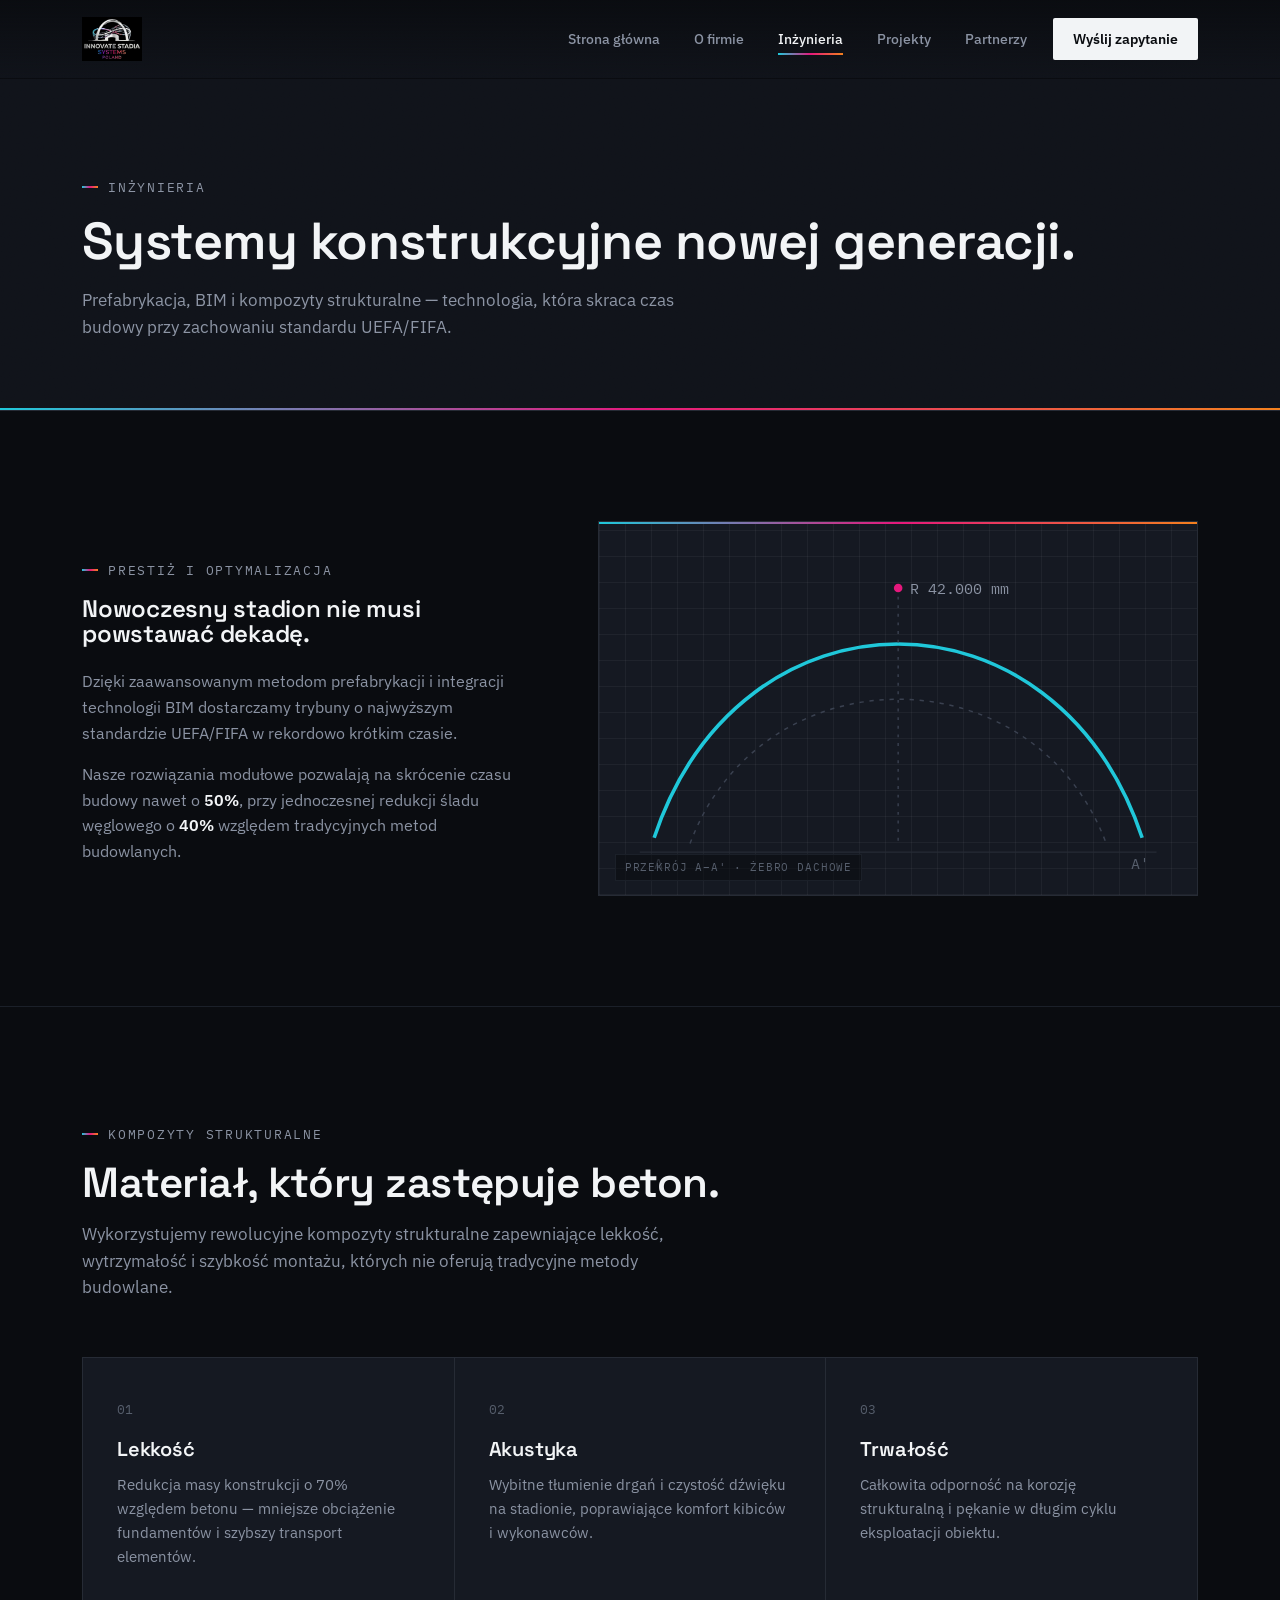
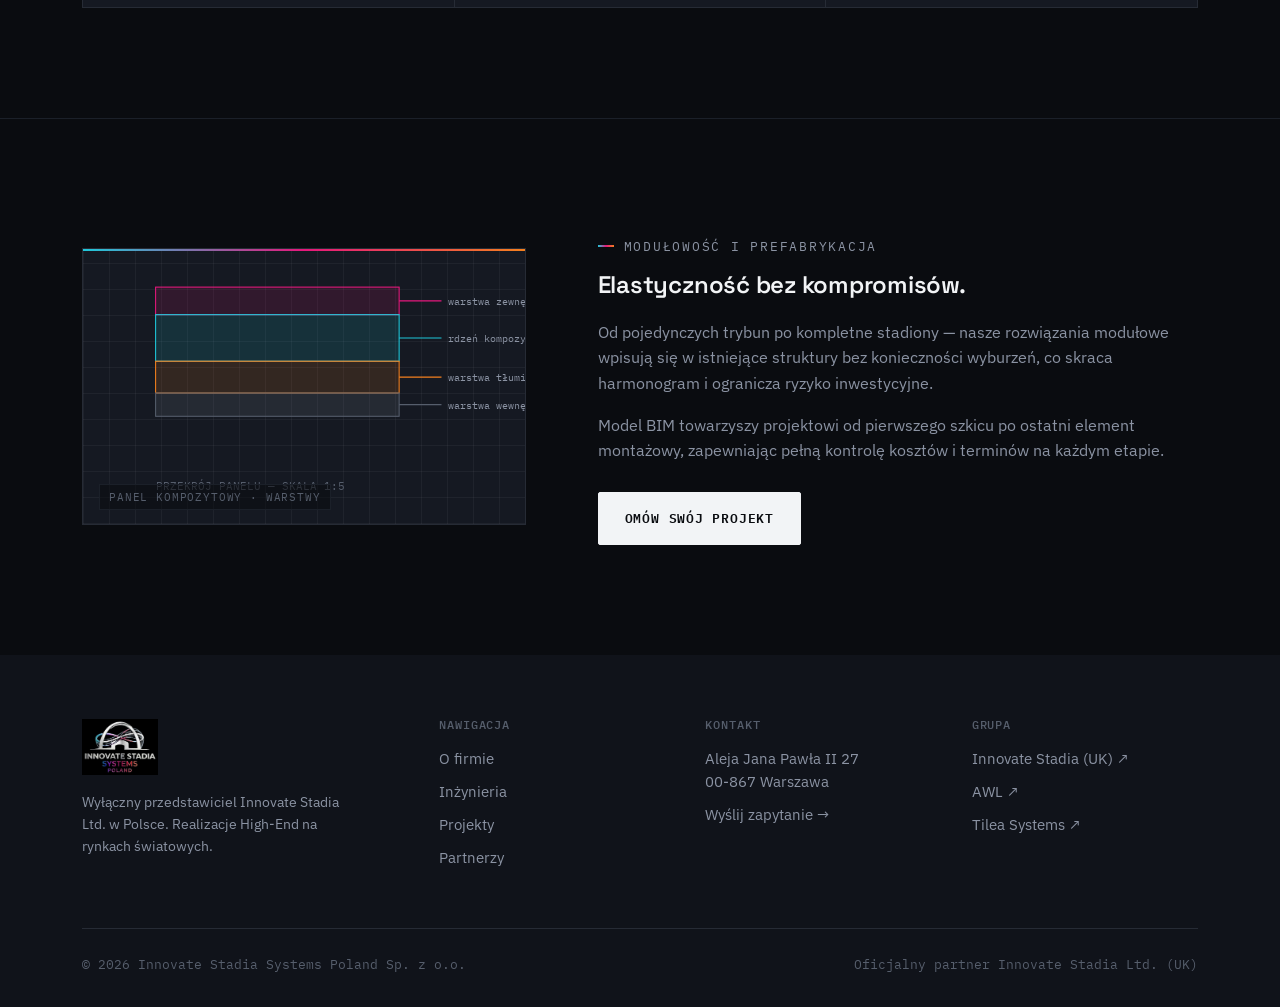
==== inzynieria.html @ b03e7b47 "Add files via upload" ====
<!doctype html>
<html lang="pl">
<head>
<meta charset="utf-8">
<meta name="viewport" content="width=device-width, initial-scale=1">
<title>Inżynieria — Innovate Stadia Systems Poland</title>
<meta name="description" content="Kompozyty strukturalne, prefabrykacja i BIM — nowoczesne systemy konstrukcyjne Innovate Stadia Systems Poland.">
<style>
/* ============================================================
   INNOVATE STADIA SYSTEMS POLAND — design system
   Palette pulled from the brand mark: cyan / magenta / orange arc
   ============================================================ */

@import url('https://fonts.googleapis.com/css2?family=Space+Grotesk:wght@400;500;600;700&family=IBM+Plex+Sans:wght@400;500;600&family=IBM+Plex+Mono:wght@400;500&display=swap');

:root{
  --bg: #0a0c10;
  --bg-panel: #10131a;
  --bg-card: #151922;
  --line: #262b35;
  --line-soft: #1b2029;
  --text: #f2f4f6;
  --text-muted: #8b93a3;
  --text-dim: #565e6c;
  --cyan: #1fc8da;
  --magenta: #e5187c;
  --orange: #f4801e;
  --arc: linear-gradient(90deg, var(--cyan), var(--magenta), var(--orange));
  --radius: 2px;
  --maxw: 1180px;
}

*{ box-sizing:border-box; }
html{ scroll-behavior:smooth; }
body{
  margin:0;
  background:var(--bg);
  color:var(--text);
  font-family:'IBM Plex Sans', sans-serif;
  font-size:16px;
  line-height:1.6;
  -webkit-font-smoothing:antialiased;
}
img{ max-width:100%; display:block; }
a{ color:inherit; text-decoration:none; }
h1,h2,h3,h4{
  font-family:'Space Grotesk', sans-serif;
  font-weight:600;
  line-height:1.08;
  margin:0;
  letter-spacing:-0.01em;
}
p{ margin:0; }
.wrap{ max-width:var(--maxw); margin:0 auto; padding:0 32px; }

@media (prefers-reduced-motion: reduce){
  *{ animation-duration:0.001ms !important; transition-duration:0.001ms !important; }
}

/* ---------- eyebrow / mono labels ---------- */
.eyebrow{
  font-family:'IBM Plex Mono', monospace;
  font-size:12.5px;
  letter-spacing:0.14em;
  text-transform:uppercase;
  color:var(--text-muted);
  display:inline-flex;
  align-items:center;
  gap:10px;
}
.eyebrow::before{
  content:"";
  width:16px; height:2px;
  background:var(--arc);
  display:inline-block;
}

/* ---------- nav ---------- */
.nav{
  position:fixed; top:0; left:0; right:0; z-index:100;
  border-bottom:1px solid transparent;
  background:linear-gradient(to bottom, rgba(10,12,16,0.92), rgba(10,12,16,0));
  transition:background .3s ease, border-color .3s ease;
}
.nav.solid{
  background:rgba(10,12,16,0.96);
  border-bottom-color:var(--line);
  backdrop-filter:blur(8px);
}
.nav .wrap{
  display:flex; align-items:center; justify-content:space-between;
  height:78px;
}
.brand{ display:flex; align-items:center; gap:12px; }
.brand .logo-mark{ height:44px; width:auto; }

.navlinks{ display:flex; align-items:center; gap:2px; }
.navlinks a{
  font-size:14px; font-weight:500; color:var(--text-muted);
  padding:10px 16px; border-radius:var(--radius);
  transition:color .2s ease;
  position:relative;
}
.navlinks a:hover{ color:var(--text); }
.navlinks a.active{ color:var(--text); }
.navlinks a.active::after{
  content:""; position:absolute; left:16px; right:16px; bottom:5px; height:2px;
  background:var(--arc);
}
.navlinks .cta{
  margin-left:8px;
  color:var(--bg) !important;
  background:var(--text);
  font-weight:600;
  padding:10px 20px;
}
.navlinks .cta:hover{ background:var(--cyan); }

.navtoggle{ display:none; background:none; border:0; color:var(--text); cursor:pointer; padding:8px; }
.navtoggle svg{ width:22px; height:22px; }

@media (max-width:860px){
  .navlinks{
    position:fixed; top:78px; left:0; right:0; bottom:0;
    flex-direction:column; align-items:stretch; gap:0;
    background:var(--bg); padding:16px 24px;
    border-top:1px solid var(--line);
    transform:translateY(-8px); opacity:0; pointer-events:none;
    transition:opacity .2s ease, transform .2s ease;
  }
  .navlinks.open{ opacity:1; transform:translateY(0); pointer-events:auto; }
  .navlinks a{ padding:16px 4px; border-bottom:1px solid var(--line-soft); font-size:16px; }
  .navlinks .cta{ margin:16px 0 0; text-align:center; }
  .navtoggle{ display:block; }
}

/* ---------- buttons ---------- */
.btn{
  display:inline-flex; align-items:center; gap:10px;
  font-family:'IBM Plex Mono', monospace;
  font-size:13px; letter-spacing:0.06em; text-transform:uppercase;
  padding:15px 26px; border-radius:var(--radius);
  border:1px solid var(--line);
  transition:border-color .2s ease, background .2s ease, transform .2s ease;
}
.btn-primary{ background:var(--text); color:var(--bg); border-color:var(--text); font-weight:600; }
.btn-primary:hover{ background:var(--cyan); border-color:var(--cyan); transform:translateY(-1px); }
.btn-ghost{ color:var(--text); }
.btn-ghost:hover{ border-color:var(--text-muted); }
.btn-row{ display:flex; gap:14px; flex-wrap:wrap; }

/* ---------- hero (stadium arc signature) ---------- */
.hero{
  position:relative;
  min-height:100svh;
  display:flex; align-items:flex-end;
  padding:150px 0 90px;
  overflow:hidden;
  background:#050608;
}
.hero-bg{
  position:absolute; inset:0;
  background-size:cover; background-position:center 60%;
  filter:saturate(0.92);
}
.hero-scrim{
  position:absolute; inset:0;
  background:
    linear-gradient(to top, rgba(5,6,8,0.98) 12%, rgba(5,6,8,0.72) 55%, rgba(5,6,8,0.5) 100%),
    linear-gradient(to right, rgba(5,6,8,0.8) 0%, rgba(5,6,8,0.25) 55%);
}
.hero-arc{
  position:absolute; left:50%; top:38%; width:1400px; max-width:none;
  transform:translate(-50%,-50%);
  opacity:0.55; pointer-events:none;
}
.hero .wrap{ position:relative; z-index:2; }
.hero-inner{ max-width:760px; }
.hero h1{
  font-size:clamp(40px, 6vw, 74px);
  margin:22px 0 24px;
}
.hero-sub{
  font-size:18px; color:var(--text-muted); max-width:560px; margin-bottom:38px;
}

/* small page hero (subpages) */
.pagehero{
  position:relative; padding:170px 0 70px;
  border-bottom:1px solid var(--line);
  background:var(--bg-panel);
  overflow:hidden;
}
.pagehero::after{
  content:""; position:absolute; left:0; right:0; bottom:0; height:2px;
  background:var(--arc);
}
.pagehero h1{ font-size:clamp(32px,4.4vw,52px); margin-top:16px; }
.pagehero p{ color:var(--text-muted); max-width:620px; margin-top:18px; font-size:16.5px; }

/* ---------- stat plate ---------- */
.stats{
  display:grid; grid-template-columns:repeat(4,1fr); gap:1px;
  background:var(--line); border:1px solid var(--line);
  margin-top:56px;
}
.stat{ background:var(--bg); padding:26px 22px; }
.stat .num{
  font-family:'Space Grotesk', sans-serif; font-weight:700;
  font-size:clamp(24px,2.6vw,34px);
  background:var(--arc);
  -webkit-background-clip:text; background-clip:text; color:transparent;
}
.stat .lbl{ font-size:12.5px; color:var(--text-muted); margin-top:6px; font-family:'IBM Plex Mono', monospace; letter-spacing:0.03em; }
@media (max-width:760px){ .stats{ grid-template-columns:1fr 1fr; } }

/* ---------- sections ---------- */
section{ padding:110px 0; border-bottom:1px solid var(--line-soft); }
section:last-of-type{ border-bottom:none; }
.section-head{ max-width:640px; margin-bottom:56px; }
.section-head h2{ font-size:clamp(28px,3.4vw,42px); margin-top:16px; }
.section-head p{ color:var(--text-muted); margin-top:16px; font-size:16.5px; }
.two-col{ display:grid; grid-template-columns:0.85fr 1.15fr; gap:72px; align-items:center; }
@media (max-width:900px){ .two-col{ grid-template-columns:1fr; gap:40px; } }
.two-col img, .two-col .imgwrap{ border:1px solid var(--line); }
.imgwrap{ position:relative; overflow:hidden; }
.imgwrap::before{
  content:""; position:absolute; left:0; right:0; top:0; height:2px; background:var(--arc); z-index:1;
}

.lede{ font-size:19px; color:var(--text); line-height:1.65; }
.lede + p, .bodytext p + p{ margin-top:18px; }
.bodytext{ color:var(--text-muted); font-size:16px; }
.bodytext p + p{ margin-top:16px; }
.bodytext strong{ color:var(--text); font-weight:600; }
.article-block{ max-width:760px; }

/* ---------- feature / card grids ---------- */
.grid3{ display:grid; grid-template-columns:repeat(3,1fr); gap:1px; background:var(--line); border:1px solid var(--line); }
.grid2{ display:grid; grid-template-columns:repeat(2,1fr); gap:1px; background:var(--line); border:1px solid var(--line); }
@media (max-width:820px){ .grid3{ grid-template-columns:1fr; } .grid2{ grid-template-columns:1fr; } }

.card{ background:var(--bg-card); padding:38px 34px; transition:background .2s ease; position:relative; }
.card::before{ content:""; position:absolute; left:0; right:0; top:0; height:2px; background:var(--arc); opacity:0; transition:opacity .25s ease; }
.card:hover::before{ opacity:1; }
.card:hover{ background:#181c26; }
.card .idx{ font-family:'IBM Plex Mono', monospace; font-size:12.5px; color:var(--text-dim); }
.card h3{ font-size:20px; margin:18px 0 12px; }
.card p{ color:var(--text-muted); font-size:15px; }
.card a.more{
  display:inline-flex; align-items:center; gap:6px; margin-top:20px;
  font-family:'IBM Plex Mono', monospace; font-size:12.5px; letter-spacing:0.05em; text-transform:uppercase;
  color:var(--cyan);
}

/* ---------- gallery ---------- */
.gallery-item{ background:var(--bg-card); position:relative; }
.gallery-item .media{ aspect-ratio:16/10; overflow:hidden; background:#000; position:relative; }
.gallery-item .media img, .gallery-item .media video{ width:100%; height:100%; object-fit:cover; }
.gallery-item .media svg{ transition:transform .6s cubic-bezier(.2,.7,.2,1); }
.gallery-item:hover .media svg{ transform:scale(1.05); }
.gallery-item .cap{ padding:22px 24px; }
.gallery-item .cap h3{ font-size:17px; margin-bottom:6px; }
.gallery-item .cap p{ color:var(--text-muted); font-size:14px; }

/* photo-backed gallery card (real project photography) */
.gallery-item.photo .media{ position:relative; }
.gallery-item.photo .media img{ transition:transform .6s cubic-bezier(.2,.7,.2,1); }
.gallery-item.photo:hover .media img{ transform:scale(1.06); }
.gallery-item.photo .media::after{
  content:""; position:absolute; inset:0;
  background:linear-gradient(to top, rgba(5,6,8,0.92) 0%, rgba(5,6,8,0.15) 45%, rgba(5,6,8,0) 65%);
}
.gallery-item.photo .media-cap{
  position:absolute; left:0; right:0; bottom:0; padding:22px 24px; z-index:2;
}
.gallery-item.photo .media-cap .tag{ margin-bottom:8px; }
.gallery-item.photo .media-cap h3{ font-size:18px; color:#fff; }
.gallery-item.photo .media-cap p{ font-size:13.5px; color:rgba(242,244,246,0.75); margin-top:4px; }

/* ---------- quote / synergy block ---------- */
.quote-block{
  border-left:2px solid; border-image:var(--arc) 1;
  padding:4px 0 4px 30px; margin:44px 0;
}
.quote-block p{ font-size:20px; font-family:'Space Grotesk', sans-serif; font-weight:500; color:var(--text); line-height:1.4; }
.quote-block cite{ display:block; margin-top:14px; font-style:normal; font-size:13px; color:var(--text-muted); font-family:'IBM Plex Mono', monospace; }

/* ---------- people ---------- */
.people{ display:grid; grid-template-columns:repeat(3,1fr); gap:1px; background:var(--line); border:1px solid var(--line); margin-top:20px; }
@media (max-width:760px){ .people{ grid-template-columns:1fr 1fr; } }
.person{ background:var(--bg-card); padding:26px 22px; }
.person .name{ font-family:'Space Grotesk', sans-serif; font-weight:600; font-size:16px; }
.person .role{ font-size:12.5px; color:var(--text-muted); margin-top:4px; font-family:'IBM Plex Mono', monospace; }

/* ---------- partner rows ---------- */
.partner{
  display:grid; grid-template-columns:220px 1fr auto; align-items:center; gap:32px;
  padding:36px 0; border-bottom:1px solid var(--line-soft);
}
.partner:first-of-type{ border-top:1px solid var(--line-soft); }
.partner .p-brand{ display:flex; align-items:center; gap:14px; }
.partner .p-logo{ height:34px; width:auto; max-width:120px; object-fit:contain; }
.partner .p-name{ font-family:'Space Grotesk', sans-serif; font-size:22px; font-weight:600; }
.partner .p-role{ font-family:'IBM Plex Mono', monospace; font-size:11.5px; color:var(--cyan); letter-spacing:0.08em; text-transform:uppercase; margin-top:6px; }
.partner .p-desc{ color:var(--text-muted); font-size:15px; }
@media (max-width:760px){ .partner{ grid-template-columns:1fr; gap:10px; padding:28px 0; } }

/* ---------- contact ---------- */
.contact-grid{ display:grid; grid-template-columns:1fr 1fr; gap:1px; background:var(--line); border:1px solid var(--line); }
@media (max-width:900px){ .contact-grid{ grid-template-columns:1fr; } }
.contact-panel{ background:var(--bg-card); padding:48px; }
.field{ margin-bottom:22px; }
.field label{ display:block; font-family:'IBM Plex Mono', monospace; font-size:11.5px; text-transform:uppercase; letter-spacing:0.08em; color:var(--text-muted); margin-bottom:10px; }
.field input, .field textarea{
  width:100%; background:var(--bg); border:1px solid var(--line); color:var(--text);
  padding:13px 14px; font-family:'IBM Plex Sans', sans-serif; font-size:15px; border-radius:var(--radius);
}
.field input:focus, .field textarea:focus{ outline:2px solid var(--cyan); outline-offset:1px; border-color:var(--cyan); }
.field textarea{ resize:vertical; min-height:120px; }
.contact-info dt{ font-family:'IBM Plex Mono', monospace; font-size:11.5px; text-transform:uppercase; letter-spacing:0.08em; color:var(--text-muted); margin-top:26px; }
.contact-info dt:first-child{ margin-top:0; }
.contact-info dd{ margin:8px 0 0; font-size:17px; }
.map-frame{ width:100%; height:260px; border:0; filter:grayscale(0.4) invert(0.92) contrast(0.9); margin-top:30px; border:1px solid var(--line); }

/* ---------- footer ---------- */
footer{ background:var(--bg-panel); padding:64px 0 32px; }
.foot-top{ display:grid; grid-template-columns:1.4fr 1fr 1fr 1fr; gap:40px; padding-bottom:48px; border-bottom:1px solid var(--line); }
@media (max-width:760px){ .foot-top{ grid-template-columns:1fr 1fr; } }
.foot-brand .brand{ margin-bottom:16px; }
.foot-brand .logo-mark{ height:56px; }
.foot-brand p{ color:var(--text-muted); font-size:14px; max-width:280px; }
.foot-col h4{ font-family:'IBM Plex Mono', monospace; font-size:11.5px; text-transform:uppercase; letter-spacing:0.08em; color:var(--text-dim); margin-bottom:16px; font-weight:500; }
.foot-col a, .foot-col p{ display:block; color:var(--text-muted); font-size:14.5px; margin-bottom:10px; }
.foot-col a:hover{ color:var(--text); }
.foot-bottom{ display:flex; justify-content:space-between; flex-wrap:wrap; gap:12px; padding-top:26px; font-size:13px; color:var(--text-dim); font-family:'IBM Plex Mono', monospace; }

/* ---------- misc ---------- */
.tag-strip{ display:flex; gap:10px; flex-wrap:wrap; margin-top:24px; }
.tag{ font-family:'IBM Plex Mono', monospace; font-size:12px; letter-spacing:0.04em; color:var(--text-muted); border:1px solid var(--line); padding:6px 12px; border-radius:20px; display:inline-block; }

/* ---------- scroll reveal ---------- */
.reveal{ opacity:0; transform:translateY(22px); transition:opacity .8s cubic-bezier(.2,.7,.2,1), transform .8s cubic-bezier(.2,.7,.2,1); }
.reveal.in{ opacity:1; transform:translateY(0); }
.reveal-stagger.in .r-item{ opacity:1; transform:translateY(0); }
.r-item{ opacity:0; transform:translateY(18px); transition:opacity .6s ease, transform .6s ease; }
.r-item:nth-child(1){ transition-delay:.05s; } .r-item:nth-child(2){ transition-delay:.15s; }
.r-item:nth-child(3){ transition-delay:.25s; } .r-item:nth-child(4){ transition-delay:.35s; }

/* ---------- hero grain + parallax ---------- */
.hero-grain{
  position:absolute; inset:0; opacity:0.06; mix-blend-mode:overlay; pointer-events:none; z-index:1;
  background-image:url("data:image/svg+xml;utf8,<svg xmlns='http://www.w3.org/2000/svg' width='140' height='140'><filter id='n'><feTurbulence type='fractalNoise' baseFrequency='0.85' numOctaves='2' stitchTiles='stitch'/></filter><rect width='100%25' height='100%25' filter='url(%23n)'/></svg>");
}
.hero-bg{ transition:transform 1.4s cubic-bezier(.2,.7,.2,1); transform:scale(1.08); }
.hero.loaded .hero-bg{ transform:scale(1); }
.hero-inner > *{ opacity:0; transform:translateY(16px); animation:heroUp .8s cubic-bezier(.2,.7,.2,1) forwards; }
.hero-inner > *:nth-child(1){ animation-delay:.15s; }
.hero-inner > *:nth-child(2){ animation-delay:.28s; }
.hero-inner > *:nth-child(3){ animation-delay:.42s; }
.hero-inner > *:nth-child(4){ animation-delay:.56s; }
@keyframes heroUp{ to{ opacity:1; transform:translateY(0); } }

/* ---------- blueprint panels (generative technical illustration) ---------- */
.blueprint{
  position:relative; overflow:hidden;
  background:
    repeating-linear-gradient(0deg, rgba(255,255,255,0.045) 0 1px, transparent 1px 26px),
    repeating-linear-gradient(90deg, rgba(255,255,255,0.045) 0 1px, transparent 1px 26px),
    var(--bg-card);
}
.blueprint svg{ display:block; width:100%; height:100%; }
.blueprint .bp-tag{
  position:absolute; left:16px; bottom:14px;
  font-family:'IBM Plex Mono', monospace; font-size:10.5px; letter-spacing:0.08em; text-transform:uppercase;
  color:var(--text-dim); background:rgba(10,12,16,0.55); padding:4px 9px; border:1px solid var(--line-soft);
}

</style>
</head>
<body>

<nav class="nav solid">
  <div class="wrap">
    <a href="index.html" class="brand">
      <img class="logo-mark" src="[data-uri]" alt="Innovate Stadia Systems Poland">
    </a>
    <button class="navtoggle" aria-label="Menu">
      <svg viewBox="0 0 24 24" fill="none" stroke="currentColor" stroke-width="1.8"><path d="M3 6h18M3 12h18M3 18h18"/></svg>
    </button>
    <div class="navlinks">
      <a href="index.html">Strona główna</a>
      <a href="o-firmie.html">O firmie</a>
      <a href="inzynieria.html" class="active">Inżynieria</a>
      <a href="projekty.html">Projekty</a>
      <a href="partnerzy.html">Partnerzy</a>
      <a href="kontakt.html" class="cta">Wyślij zapytanie</a>
    </div>
  </div>
</nav>

<header class="pagehero">
  <div class="hero-grain"></div>
  <div class="wrap">
    <span class="eyebrow">Inżynieria</span>
    <h1>Systemy konstrukcyjne nowej generacji.</h1>
    <p>Prefabrykacja, BIM i kompozyty strukturalne — technologia, która skraca czas budowy przy zachowaniu standardu UEFA/FIFA.</p>
  </div>
</header>

<section>
  <div class="wrap two-col reveal">
    <div>
      <span class="eyebrow">Prestiż i optymalizacja</span>
      <h2 style="margin-top:16px;">Nowoczesny stadion nie musi powstawać dekadę.</h2>
      <div class="bodytext" style="margin-top:22px;">
        <p>Dzięki zaawansowanym metodom prefabrykacji i integracji technologii BIM dostarczamy trybuny o najwyższym standardzie UEFA/FIFA w rekordowo krótkim czasie.</p>
        <p>Nasze rozwiązania modułowe pozwalają na skrócenie czasu budowy nawet o <strong>50%</strong>, przy jednoczesnej redukcji śladu węglowego o <strong>40%</strong> względem tradycyjnych metod budowlanych.</p>
      </div>
    </div>
    <div class="imgwrap blueprint" style="aspect-ratio:16/10;">
      <svg viewBox="0 0 400 260" fill="none">
        <defs><linearGradient id="r1-i1" x1="0" y1="0" x2="400" y2="0"><stop offset="0" stop-color="#1fc8da"/><stop offset="0.5" stop-color="#e5187c"/><stop offset="1" stop-color="#f4801e"/></linearGradient></defs>
        <path d="M30 220 C 90 40, 310 40, 370 220" stroke="url(#r1-i1)" stroke-width="2.5" fill="none"/>
        <path d="M55 224 C 105 90, 295 90, 345 224" stroke="#3a4150" stroke-width="1" fill="none" stroke-dasharray="3 4"/>
        <line x1="200" y1="46" x2="200" y2="224" stroke="#3a4150" stroke-width="1" stroke-dasharray="2 4"/>
        <circle cx="200" cy="46" r="3" fill="#e5187c"/>
        <text x="208" y="50" font-family="IBM Plex Mono, monospace" font-size="10.5" fill="#8b93a3">R 42.000 mm</text>
        <text x="30" y="242" font-family="IBM Plex Mono, monospace" font-size="10.5" fill="#565e6c">A</text>
        <text x="362" y="242" font-family="IBM Plex Mono, monospace" font-size="10.5" fill="#565e6c">A'</text>
        <line x1="20" y1="230" x2="380" y2="230" stroke="#262b35" stroke-width="1"/>
      </svg>
      <span class="bp-tag">Przekrój A–A' · żebro dachowe</span>
    </div>
  </div>
</section>

<section>
  <div class="wrap">
    <div class="section-head reveal">
      <span class="eyebrow">Kompozyty strukturalne</span>
      <h2>Materiał, który zastępuje beton.</h2>
      <p>Wykorzystujemy rewolucyjne kompozyty strukturalne zapewniające lekkość, wytrzymałość i szybkość montażu, których nie oferują tradycyjne metody budowlane.</p>
    </div>
    <div class="grid3 reveal-stagger">
      <div class="card r-item">
        <span class="idx">01</span>
        <h3>Lekkość</h3>
        <p>Redukcja masy konstrukcji o 70% względem betonu — mniejsze obciążenie fundamentów i szybszy transport elementów.</p>
      </div>
      <div class="card r-item">
        <span class="idx">02</span>
        <h3>Akustyka</h3>
        <p>Wybitne tłumienie drgań i czystość dźwięku na stadionie, poprawiające komfort kibiców i wykonawców.</p>
      </div>
      <div class="card r-item">
        <span class="idx">03</span>
        <h3>Trwałość</h3>
        <p>Całkowita odporność na korozję strukturalną i pękanie w długim cyklu eksploatacji obiektu.</p>
      </div>
    </div>
  </div>
</section>

<section>
  <div class="wrap two-col reveal">
    <div class="imgwrap blueprint" style="aspect-ratio:16/10;">
      <svg viewBox="0 0 400 260" fill="none">
        <rect x="60" y="36" width="230" height="26" fill="#e5187c22" stroke="#e5187c" stroke-width="1"/>
        <line x1="290" y1="49" x2="330" y2="49" stroke="#e5187c" stroke-width="1"/>
        <text x="336" y="53" font-family="IBM Plex Mono, monospace" font-size="9.5" fill="#8b93a3">warstwa zewnętrzna</text>
        <rect x="60" y="62" width="230" height="44" fill="#1fc8da22" stroke="#1fc8da" stroke-width="1"/>
        <line x1="290" y1="84" x2="330" y2="84" stroke="#1fc8da" stroke-width="1"/>
        <text x="336" y="88" font-family="IBM Plex Mono, monospace" font-size="9.5" fill="#8b93a3">rdzeń kompozytowy</text>
        <rect x="60" y="106" width="230" height="30" fill="#f4801e22" stroke="#f4801e" stroke-width="1"/>
        <line x1="290" y1="121" x2="330" y2="121" stroke="#f4801e" stroke-width="1"/>
        <text x="336" y="125" font-family="IBM Plex Mono, monospace" font-size="9.5" fill="#8b93a3">warstwa tłumiąca</text>
        <rect x="60" y="136" width="230" height="22" fill="#8b93a322" stroke="#565e6c" stroke-width="1"/>
        <line x1="290" y1="147" x2="330" y2="147" stroke="#565e6c" stroke-width="1"/>
        <text x="336" y="151" font-family="IBM Plex Mono, monospace" font-size="9.5" fill="#8b93a3">warstwa wewnętrzna</text>
        <text x="60" y="228" font-family="IBM Plex Mono, monospace" font-size="10" fill="#565e6c">PRZEKRÓJ PANELU — SKALA 1:5</text>
      </svg>
      <span class="bp-tag">Panel kompozytowy · warstwy</span>
    </div>
    <div>
      <span class="eyebrow">Modułowość i prefabrykacja</span>
      <h2 style="margin-top:16px;">Elastyczność bez kompromisów.</h2>
      <div class="bodytext" style="margin-top:22px;">
        <p>Od pojedynczych trybun po kompletne stadiony — nasze rozwiązania modułowe wpisują się w istniejące struktury bez konieczności wyburzeń, co skraca harmonogram i ogranicza ryzyko inwestycyjne.</p>
        <p>Model BIM towarzyszy projektowi od pierwszego szkicu po ostatni element montażowy, zapewniając pełną kontrolę kosztów i terminów na każdym etapie.</p>
      </div>
      <a href="kontakt.html" class="btn btn-primary" style="margin-top:28px;">Omów swój projekt</a>
    </div>
  </div>
</section>

<footer>
  <div class="wrap">
    <div class="foot-top">
      <div class="foot-brand">
        <a href="index.html" class="brand">
          <img class="logo-mark" src="[data-uri]" alt="Innovate Stadia Systems Poland">
        </a>
        <p>Wyłączny przedstawiciel Innovate Stadia Ltd. w Polsce. Realizacje High-End na rynkach światowych.</p>
      </div>
      <div class="foot-col">
        <h4>Nawigacja</h4>
        <a href="o-firmie.html">O firmie</a>
        <a href="inzynieria.html">Inżynieria</a>
        <a href="projekty.html">Projekty</a>
        <a href="partnerzy.html">Partnerzy</a>
      </div>
      <div class="foot-col">
        <h4>Kontakt</h4>
        <p>Aleja Jana Pawła II 27<br>00-867 Warszawa</p>
        <a href="kontakt.html">Wyślij zapytanie →</a>
      </div>
      <div class="foot-col">
        <h4>Grupa</h4>
        <a href="https://innovatestadia.com" target="_blank" rel="noopener">Innovate Stadia (UK) ↗</a>
        <a href="https://awl.ie/" target="_blank" rel="noopener">AWL ↗</a>
        <a href="https://tilea.systems" target="_blank" rel="noopener">Tilea Systems ↗</a>
      </div>
    </div>
    <div class="foot-bottom">
      <span>© 2026 Innovate Stadia Systems Poland Sp. z o.o.</span>
      <span>Oficjalny partner Innovate Stadia Ltd. (UK)</span>
    </div>
  </div>
</footer>

<script>
document.addEventListener('DOMContentLoaded', function () {
  var nav = document.querySelector('.nav');
  var toggle = document.querySelector('.navtoggle');
  var links = document.querySelector('.navlinks');

  function onScroll() {
    if (window.scrollY > 40) { nav.classList.add('solid'); }
    else { nav.classList.remove('solid'); }
  }
  window.addEventListener('scroll', onScroll);
  onScroll();

  if (toggle && links) {
    toggle.addEventListener('click', function () {
      links.classList.toggle('open');
    });
    links.querySelectorAll('a').forEach(function (a) {
      a.addEventListener('click', function () { links.classList.remove('open'); });
    });
  }

  var hero = document.querySelector('.hero');
  if (hero) { requestAnimationFrame(function(){ hero.classList.add('loaded'); }); }

  if ('IntersectionObserver' in window) {
    var io = new IntersectionObserver(function (entries) {
      entries.forEach(function (entry) {
        if (entry.isIntersecting) {
          entry.target.classList.add('in');
          io.unobserve(entry.target);
        }
      });
    }, { threshold: 0.15, rootMargin: '0px 0px -60px 0px' });
    document.querySelectorAll('.reveal, .reveal-stagger').forEach(function (el) { io.observe(el); });
  } else {
    document.querySelectorAll('.reveal, .reveal-stagger').forEach(function (el) { el.classList.add('in'); });
  }
});

</script>
</body>
</html>
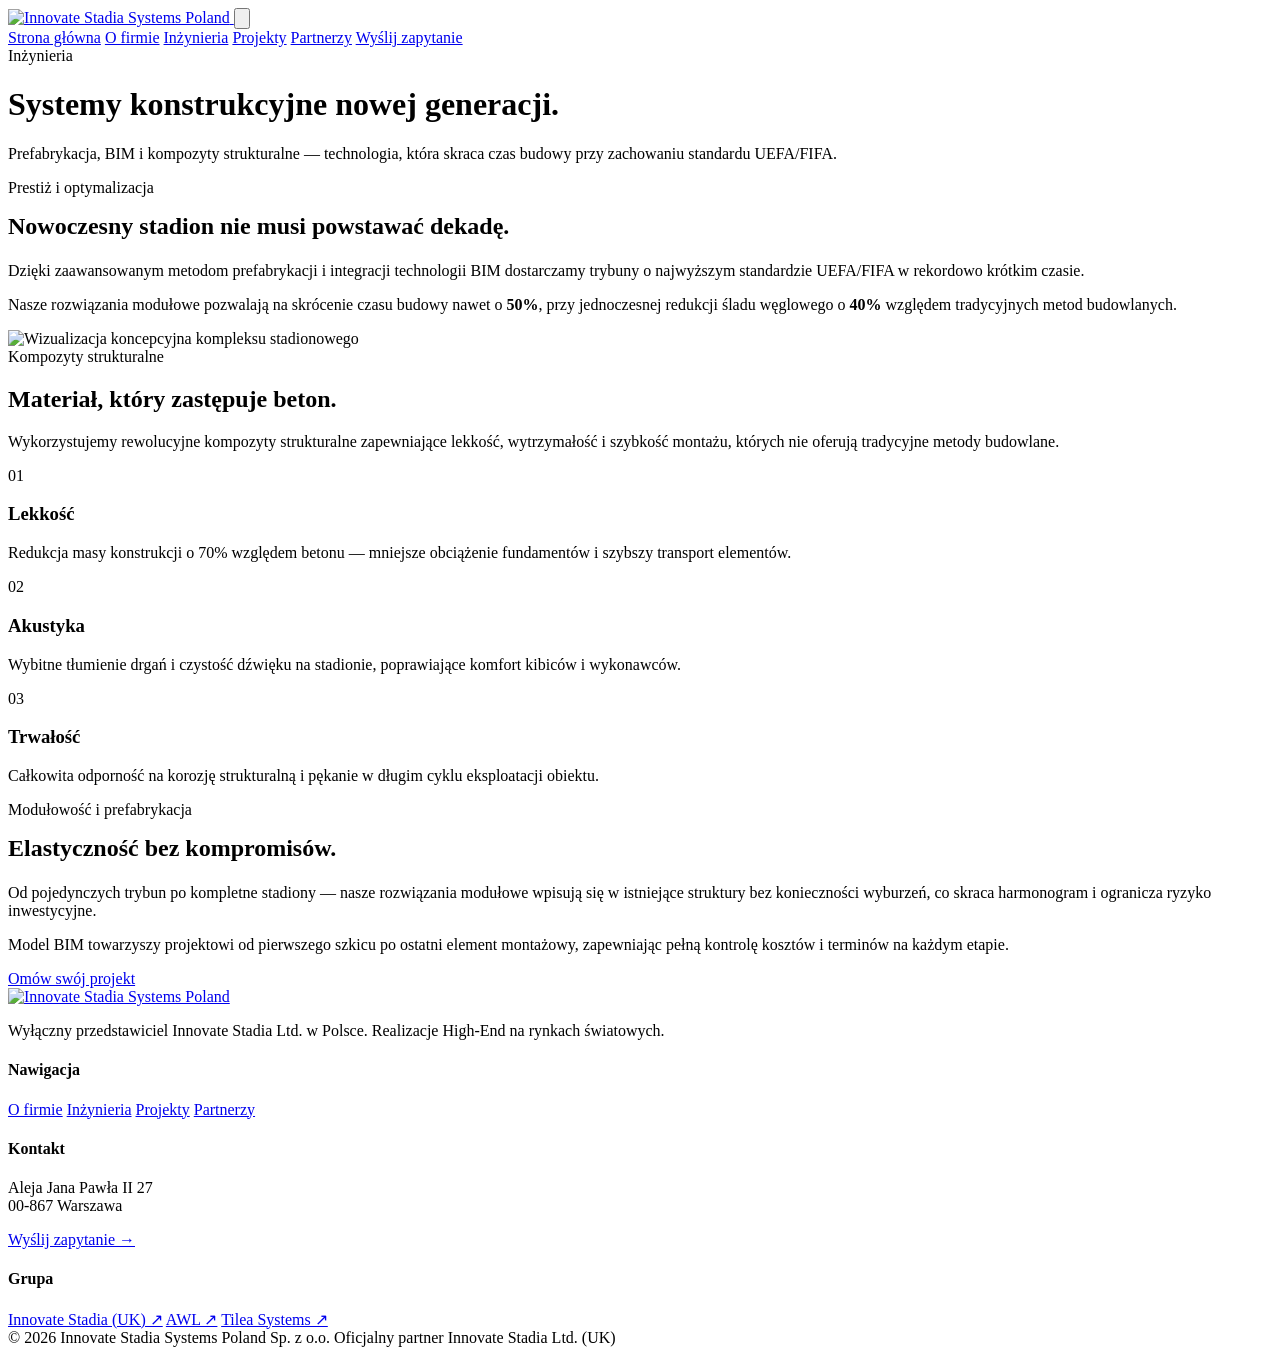
==== commit 4222f877: "Add files via upload" ====
--- a/inzynieria.html
+++ b/inzynieria.html
@@ -5,385 +5,14 @@
 <meta name="viewport" content="width=device-width, initial-scale=1">
 <title>Inżynieria — Innovate Stadia Systems Poland</title>
 <meta name="description" content="Kompozyty strukturalne, prefabrykacja i BIM — nowoczesne systemy konstrukcyjne Innovate Stadia Systems Poland.">
-<style>
-/* ============================================================
-   INNOVATE STADIA SYSTEMS POLAND — design system
-   Palette pulled from the brand mark: cyan / magenta / orange arc
-   ============================================================ */
-
-@import url('https://fonts.googleapis.com/css2?family=Space+Grotesk:wght@400;500;600;700&family=IBM+Plex+Sans:wght@400;500;600&family=IBM+Plex+Mono:wght@400;500&display=swap');
-
-:root{
-  --bg: #0a0c10;
-  --bg-panel: #10131a;
-  --bg-card: #151922;
-  --line: #262b35;
-  --line-soft: #1b2029;
-  --text: #f2f4f6;
-  --text-muted: #8b93a3;
-  --text-dim: #565e6c;
-  --cyan: #1fc8da;
-  --magenta: #e5187c;
-  --orange: #f4801e;
-  --arc: linear-gradient(90deg, var(--cyan), var(--magenta), var(--orange));
-  --radius: 2px;
-  --maxw: 1180px;
-}
-
-*{ box-sizing:border-box; }
-html{ scroll-behavior:smooth; }
-body{
-  margin:0;
-  background:var(--bg);
-  color:var(--text);
-  font-family:'IBM Plex Sans', sans-serif;
-  font-size:16px;
-  line-height:1.6;
-  -webkit-font-smoothing:antialiased;
-}
-img{ max-width:100%; display:block; }
-a{ color:inherit; text-decoration:none; }
-h1,h2,h3,h4{
-  font-family:'Space Grotesk', sans-serif;
-  font-weight:600;
-  line-height:1.08;
-  margin:0;
-  letter-spacing:-0.01em;
-}
-p{ margin:0; }
-.wrap{ max-width:var(--maxw); margin:0 auto; padding:0 32px; }
-
-@media (prefers-reduced-motion: reduce){
-  *{ animation-duration:0.001ms !important; transition-duration:0.001ms !important; }
-}
-
-/* ---------- eyebrow / mono labels ---------- */
-.eyebrow{
-  font-family:'IBM Plex Mono', monospace;
-  font-size:12.5px;
-  letter-spacing:0.14em;
-  text-transform:uppercase;
-  color:var(--text-muted);
-  display:inline-flex;
-  align-items:center;
-  gap:10px;
-}
-.eyebrow::before{
-  content:"";
-  width:16px; height:2px;
-  background:var(--arc);
-  display:inline-block;
-}
-
-/* ---------- nav ---------- */
-.nav{
-  position:fixed; top:0; left:0; right:0; z-index:100;
-  border-bottom:1px solid transparent;
-  background:linear-gradient(to bottom, rgba(10,12,16,0.92), rgba(10,12,16,0));
-  transition:background .3s ease, border-color .3s ease;
-}
-.nav.solid{
-  background:rgba(10,12,16,0.96);
-  border-bottom-color:var(--line);
-  backdrop-filter:blur(8px);
-}
-.nav .wrap{
-  display:flex; align-items:center; justify-content:space-between;
-  height:78px;
-}
-.brand{ display:flex; align-items:center; gap:12px; }
-.brand .logo-mark{ height:44px; width:auto; }
-
-.navlinks{ display:flex; align-items:center; gap:2px; }
-.navlinks a{
-  font-size:14px; font-weight:500; color:var(--text-muted);
-  padding:10px 16px; border-radius:var(--radius);
-  transition:color .2s ease;
-  position:relative;
-}
-.navlinks a:hover{ color:var(--text); }
-.navlinks a.active{ color:var(--text); }
-.navlinks a.active::after{
-  content:""; position:absolute; left:16px; right:16px; bottom:5px; height:2px;
-  background:var(--arc);
-}
-.navlinks .cta{
-  margin-left:8px;
-  color:var(--bg) !important;
-  background:var(--text);
-  font-weight:600;
-  padding:10px 20px;
-}
-.navlinks .cta:hover{ background:var(--cyan); }
-
-.navtoggle{ display:none; background:none; border:0; color:var(--text); cursor:pointer; padding:8px; }
-.navtoggle svg{ width:22px; height:22px; }
-
-@media (max-width:860px){
-  .navlinks{
-    position:fixed; top:78px; left:0; right:0; bottom:0;
-    flex-direction:column; align-items:stretch; gap:0;
-    background:var(--bg); padding:16px 24px;
-    border-top:1px solid var(--line);
-    transform:translateY(-8px); opacity:0; pointer-events:none;
-    transition:opacity .2s ease, transform .2s ease;
-  }
-  .navlinks.open{ opacity:1; transform:translateY(0); pointer-events:auto; }
-  .navlinks a{ padding:16px 4px; border-bottom:1px solid var(--line-soft); font-size:16px; }
-  .navlinks .cta{ margin:16px 0 0; text-align:center; }
-  .navtoggle{ display:block; }
-}
-
-/* ---------- buttons ---------- */
-.btn{
-  display:inline-flex; align-items:center; gap:10px;
-  font-family:'IBM Plex Mono', monospace;
-  font-size:13px; letter-spacing:0.06em; text-transform:uppercase;
-  padding:15px 26px; border-radius:var(--radius);
-  border:1px solid var(--line);
-  transition:border-color .2s ease, background .2s ease, transform .2s ease;
-}
-.btn-primary{ background:var(--text); color:var(--bg); border-color:var(--text); font-weight:600; }
-.btn-primary:hover{ background:var(--cyan); border-color:var(--cyan); transform:translateY(-1px); }
-.btn-ghost{ color:var(--text); }
-.btn-ghost:hover{ border-color:var(--text-muted); }
-.btn-row{ display:flex; gap:14px; flex-wrap:wrap; }
-
-/* ---------- hero (stadium arc signature) ---------- */
-.hero{
-  position:relative;
-  min-height:100svh;
-  display:flex; align-items:flex-end;
-  padding:150px 0 90px;
-  overflow:hidden;
-  background:#050608;
-}
-.hero-bg{
-  position:absolute; inset:0;
-  background-size:cover; background-position:center 60%;
-  filter:saturate(0.92);
-}
-.hero-scrim{
-  position:absolute; inset:0;
-  background:
-    linear-gradient(to top, rgba(5,6,8,0.98) 12%, rgba(5,6,8,0.72) 55%, rgba(5,6,8,0.5) 100%),
-    linear-gradient(to right, rgba(5,6,8,0.8) 0%, rgba(5,6,8,0.25) 55%);
-}
-.hero-arc{
-  position:absolute; left:50%; top:38%; width:1400px; max-width:none;
-  transform:translate(-50%,-50%);
-  opacity:0.55; pointer-events:none;
-}
-.hero .wrap{ position:relative; z-index:2; }
-.hero-inner{ max-width:760px; }
-.hero h1{
-  font-size:clamp(40px, 6vw, 74px);
-  margin:22px 0 24px;
-}
-.hero-sub{
-  font-size:18px; color:var(--text-muted); max-width:560px; margin-bottom:38px;
-}
-
-/* small page hero (subpages) */
-.pagehero{
-  position:relative; padding:170px 0 70px;
-  border-bottom:1px solid var(--line);
-  background:var(--bg-panel);
-  overflow:hidden;
-}
-.pagehero::after{
-  content:""; position:absolute; left:0; right:0; bottom:0; height:2px;
-  background:var(--arc);
-}
-.pagehero h1{ font-size:clamp(32px,4.4vw,52px); margin-top:16px; }
-.pagehero p{ color:var(--text-muted); max-width:620px; margin-top:18px; font-size:16.5px; }
-
-/* ---------- stat plate ---------- */
-.stats{
-  display:grid; grid-template-columns:repeat(4,1fr); gap:1px;
-  background:var(--line); border:1px solid var(--line);
-  margin-top:56px;
-}
-.stat{ background:var(--bg); padding:26px 22px; }
-.stat .num{
-  font-family:'Space Grotesk', sans-serif; font-weight:700;
-  font-size:clamp(24px,2.6vw,34px);
-  background:var(--arc);
-  -webkit-background-clip:text; background-clip:text; color:transparent;
-}
-.stat .lbl{ font-size:12.5px; color:var(--text-muted); margin-top:6px; font-family:'IBM Plex Mono', monospace; letter-spacing:0.03em; }
-@media (max-width:760px){ .stats{ grid-template-columns:1fr 1fr; } }
-
-/* ---------- sections ---------- */
-section{ padding:110px 0; border-bottom:1px solid var(--line-soft); }
-section:last-of-type{ border-bottom:none; }
-.section-head{ max-width:640px; margin-bottom:56px; }
-.section-head h2{ font-size:clamp(28px,3.4vw,42px); margin-top:16px; }
-.section-head p{ color:var(--text-muted); margin-top:16px; font-size:16.5px; }
-.two-col{ display:grid; grid-template-columns:0.85fr 1.15fr; gap:72px; align-items:center; }
-@media (max-width:900px){ .two-col{ grid-template-columns:1fr; gap:40px; } }
-.two-col img, .two-col .imgwrap{ border:1px solid var(--line); }
-.imgwrap{ position:relative; overflow:hidden; }
-.imgwrap::before{
-  content:""; position:absolute; left:0; right:0; top:0; height:2px; background:var(--arc); z-index:1;
-}
-
-.lede{ font-size:19px; color:var(--text); line-height:1.65; }
-.lede + p, .bodytext p + p{ margin-top:18px; }
-.bodytext{ color:var(--text-muted); font-size:16px; }
-.bodytext p + p{ margin-top:16px; }
-.bodytext strong{ color:var(--text); font-weight:600; }
-.article-block{ max-width:760px; }
-
-/* ---------- feature / card grids ---------- */
-.grid3{ display:grid; grid-template-columns:repeat(3,1fr); gap:1px; background:var(--line); border:1px solid var(--line); }
-.grid2{ display:grid; grid-template-columns:repeat(2,1fr); gap:1px; background:var(--line); border:1px solid var(--line); }
-@media (max-width:820px){ .grid3{ grid-template-columns:1fr; } .grid2{ grid-template-columns:1fr; } }
-
-.card{ background:var(--bg-card); padding:38px 34px; transition:background .2s ease; position:relative; }
-.card::before{ content:""; position:absolute; left:0; right:0; top:0; height:2px; background:var(--arc); opacity:0; transition:opacity .25s ease; }
-.card:hover::before{ opacity:1; }
-.card:hover{ background:#181c26; }
-.card .idx{ font-family:'IBM Plex Mono', monospace; font-size:12.5px; color:var(--text-dim); }
-.card h3{ font-size:20px; margin:18px 0 12px; }
-.card p{ color:var(--text-muted); font-size:15px; }
-.card a.more{
-  display:inline-flex; align-items:center; gap:6px; margin-top:20px;
-  font-family:'IBM Plex Mono', monospace; font-size:12.5px; letter-spacing:0.05em; text-transform:uppercase;
-  color:var(--cyan);
-}
-
-/* ---------- gallery ---------- */
-.gallery-item{ background:var(--bg-card); position:relative; }
-.gallery-item .media{ aspect-ratio:16/10; overflow:hidden; background:#000; position:relative; }
-.gallery-item .media img, .gallery-item .media video{ width:100%; height:100%; object-fit:cover; }
-.gallery-item .media svg{ transition:transform .6s cubic-bezier(.2,.7,.2,1); }
-.gallery-item:hover .media svg{ transform:scale(1.05); }
-.gallery-item .cap{ padding:22px 24px; }
-.gallery-item .cap h3{ font-size:17px; margin-bottom:6px; }
-.gallery-item .cap p{ color:var(--text-muted); font-size:14px; }
-
-/* photo-backed gallery card (real project photography) */
-.gallery-item.photo .media{ position:relative; }
-.gallery-item.photo .media img{ transition:transform .6s cubic-bezier(.2,.7,.2,1); }
-.gallery-item.photo:hover .media img{ transform:scale(1.06); }
-.gallery-item.photo .media::after{
-  content:""; position:absolute; inset:0;
-  background:linear-gradient(to top, rgba(5,6,8,0.92) 0%, rgba(5,6,8,0.15) 45%, rgba(5,6,8,0) 65%);
-}
-.gallery-item.photo .media-cap{
-  position:absolute; left:0; right:0; bottom:0; padding:22px 24px; z-index:2;
-}
-.gallery-item.photo .media-cap .tag{ margin-bottom:8px; }
-.gallery-item.photo .media-cap h3{ font-size:18px; color:#fff; }
-.gallery-item.photo .media-cap p{ font-size:13.5px; color:rgba(242,244,246,0.75); margin-top:4px; }
-
-/* ---------- quote / synergy block ---------- */
-.quote-block{
-  border-left:2px solid; border-image:var(--arc) 1;
-  padding:4px 0 4px 30px; margin:44px 0;
-}
-.quote-block p{ font-size:20px; font-family:'Space Grotesk', sans-serif; font-weight:500; color:var(--text); line-height:1.4; }
-.quote-block cite{ display:block; margin-top:14px; font-style:normal; font-size:13px; color:var(--text-muted); font-family:'IBM Plex Mono', monospace; }
-
-/* ---------- people ---------- */
-.people{ display:grid; grid-template-columns:repeat(3,1fr); gap:1px; background:var(--line); border:1px solid var(--line); margin-top:20px; }
-@media (max-width:760px){ .people{ grid-template-columns:1fr 1fr; } }
-.person{ background:var(--bg-card); padding:26px 22px; }
-.person .name{ font-family:'Space Grotesk', sans-serif; font-weight:600; font-size:16px; }
-.person .role{ font-size:12.5px; color:var(--text-muted); margin-top:4px; font-family:'IBM Plex Mono', monospace; }
-
-/* ---------- partner rows ---------- */
-.partner{
-  display:grid; grid-template-columns:220px 1fr auto; align-items:center; gap:32px;
-  padding:36px 0; border-bottom:1px solid var(--line-soft);
-}
-.partner:first-of-type{ border-top:1px solid var(--line-soft); }
-.partner .p-brand{ display:flex; align-items:center; gap:14px; }
-.partner .p-logo{ height:34px; width:auto; max-width:120px; object-fit:contain; }
-.partner .p-name{ font-family:'Space Grotesk', sans-serif; font-size:22px; font-weight:600; }
-.partner .p-role{ font-family:'IBM Plex Mono', monospace; font-size:11.5px; color:var(--cyan); letter-spacing:0.08em; text-transform:uppercase; margin-top:6px; }
-.partner .p-desc{ color:var(--text-muted); font-size:15px; }
-@media (max-width:760px){ .partner{ grid-template-columns:1fr; gap:10px; padding:28px 0; } }
-
-/* ---------- contact ---------- */
-.contact-grid{ display:grid; grid-template-columns:1fr 1fr; gap:1px; background:var(--line); border:1px solid var(--line); }
-@media (max-width:900px){ .contact-grid{ grid-template-columns:1fr; } }
-.contact-panel{ background:var(--bg-card); padding:48px; }
-.field{ margin-bottom:22px; }
-.field label{ display:block; font-family:'IBM Plex Mono', monospace; font-size:11.5px; text-transform:uppercase; letter-spacing:0.08em; color:var(--text-muted); margin-bottom:10px; }
-.field input, .field textarea{
-  width:100%; background:var(--bg); border:1px solid var(--line); color:var(--text);
-  padding:13px 14px; font-family:'IBM Plex Sans', sans-serif; font-size:15px; border-radius:var(--radius);
-}
-.field input:focus, .field textarea:focus{ outline:2px solid var(--cyan); outline-offset:1px; border-color:var(--cyan); }
-.field textarea{ resize:vertical; min-height:120px; }
-.contact-info dt{ font-family:'IBM Plex Mono', monospace; font-size:11.5px; text-transform:uppercase; letter-spacing:0.08em; color:var(--text-muted); margin-top:26px; }
-.contact-info dt:first-child{ margin-top:0; }
-.contact-info dd{ margin:8px 0 0; font-size:17px; }
-.map-frame{ width:100%; height:260px; border:0; filter:grayscale(0.4) invert(0.92) contrast(0.9); margin-top:30px; border:1px solid var(--line); }
-
-/* ---------- footer ---------- */
-footer{ background:var(--bg-panel); padding:64px 0 32px; }
-.foot-top{ display:grid; grid-template-columns:1.4fr 1fr 1fr 1fr; gap:40px; padding-bottom:48px; border-bottom:1px solid var(--line); }
-@media (max-width:760px){ .foot-top{ grid-template-columns:1fr 1fr; } }
-.foot-brand .brand{ margin-bottom:16px; }
-.foot-brand .logo-mark{ height:56px; }
-.foot-brand p{ color:var(--text-muted); font-size:14px; max-width:280px; }
-.foot-col h4{ font-family:'IBM Plex Mono', monospace; font-size:11.5px; text-transform:uppercase; letter-spacing:0.08em; color:var(--text-dim); margin-bottom:16px; font-weight:500; }
-.foot-col a, .foot-col p{ display:block; color:var(--text-muted); font-size:14.5px; margin-bottom:10px; }
-.foot-col a:hover{ color:var(--text); }
-.foot-bottom{ display:flex; justify-content:space-between; flex-wrap:wrap; gap:12px; padding-top:26px; font-size:13px; color:var(--text-dim); font-family:'IBM Plex Mono', monospace; }
-
-/* ---------- misc ---------- */
-.tag-strip{ display:flex; gap:10px; flex-wrap:wrap; margin-top:24px; }
-.tag{ font-family:'IBM Plex Mono', monospace; font-size:12px; letter-spacing:0.04em; color:var(--text-muted); border:1px solid var(--line); padding:6px 12px; border-radius:20px; display:inline-block; }
-
-/* ---------- scroll reveal ---------- */
-.reveal{ opacity:0; transform:translateY(22px); transition:opacity .8s cubic-bezier(.2,.7,.2,1), transform .8s cubic-bezier(.2,.7,.2,1); }
-.reveal.in{ opacity:1; transform:translateY(0); }
-.reveal-stagger.in .r-item{ opacity:1; transform:translateY(0); }
-.r-item{ opacity:0; transform:translateY(18px); transition:opacity .6s ease, transform .6s ease; }
-.r-item:nth-child(1){ transition-delay:.05s; } .r-item:nth-child(2){ transition-delay:.15s; }
-.r-item:nth-child(3){ transition-delay:.25s; } .r-item:nth-child(4){ transition-delay:.35s; }
-
-/* ---------- hero grain + parallax ---------- */
-.hero-grain{
-  position:absolute; inset:0; opacity:0.06; mix-blend-mode:overlay; pointer-events:none; z-index:1;
-  background-image:url("data:image/svg+xml;utf8,<svg xmlns='http://www.w3.org/2000/svg' width='140' height='140'><filter id='n'><feTurbulence type='fractalNoise' baseFrequency='0.85' numOctaves='2' stitchTiles='stitch'/></filter><rect width='100%25' height='100%25' filter='url(%23n)'/></svg>");
-}
-.hero-bg{ transition:transform 1.4s cubic-bezier(.2,.7,.2,1); transform:scale(1.08); }
-.hero.loaded .hero-bg{ transform:scale(1); }
-.hero-inner > *{ opacity:0; transform:translateY(16px); animation:heroUp .8s cubic-bezier(.2,.7,.2,1) forwards; }
-.hero-inner > *:nth-child(1){ animation-delay:.15s; }
-.hero-inner > *:nth-child(2){ animation-delay:.28s; }
-.hero-inner > *:nth-child(3){ animation-delay:.42s; }
-.hero-inner > *:nth-child(4){ animation-delay:.56s; }
-@keyframes heroUp{ to{ opacity:1; transform:translateY(0); } }
-
-/* ---------- blueprint panels (generative technical illustration) ---------- */
-.blueprint{
-  position:relative; overflow:hidden;
-  background:
-    repeating-linear-gradient(0deg, rgba(255,255,255,0.045) 0 1px, transparent 1px 26px),
-    repeating-linear-gradient(90deg, rgba(255,255,255,0.045) 0 1px, transparent 1px 26px),
-    var(--bg-card);
-}
-.blueprint svg{ display:block; width:100%; height:100%; }
-.blueprint .bp-tag{
-  position:absolute; left:16px; bottom:14px;
-  font-family:'IBM Plex Mono', monospace; font-size:10.5px; letter-spacing:0.08em; text-transform:uppercase;
-  color:var(--text-dim); background:rgba(10,12,16,0.55); padding:4px 9px; border:1px solid var(--line-soft);
-}
-
-</style>
+<link rel="stylesheet" href="assets/style.css">
 </head>
 <body>
 
 <nav class="nav solid">
   <div class="wrap">
     <a href="index.html" class="brand">
-      <img class="logo-mark" src="[data-uri]" alt="Innovate Stadia Systems Poland">
+      <img class="logo-mark" src="assets/logo.png" alt="Innovate Stadia Systems Poland">
     </a>
     <button class="navtoggle" aria-label="Menu">
       <svg viewBox="0 0 24 24" fill="none" stroke="currentColor" stroke-width="1.8"><path d="M3 6h18M3 12h18M3 18h18"/></svg>
@@ -418,19 +47,8 @@
         <p>Nasze rozwiązania modułowe pozwalają na skrócenie czasu budowy nawet o <strong>50%</strong>, przy jednoczesnej redukcji śladu węglowego o <strong>40%</strong> względem tradycyjnych metod budowlanych.</p>
       </div>
     </div>
-    <div class="imgwrap blueprint" style="aspect-ratio:16/10;">
-      <svg viewBox="0 0 400 260" fill="none">
-        <defs><linearGradient id="r1-i1" x1="0" y1="0" x2="400" y2="0"><stop offset="0" stop-color="#1fc8da"/><stop offset="0.5" stop-color="#e5187c"/><stop offset="1" stop-color="#f4801e"/></linearGradient></defs>
-        <path d="M30 220 C 90 40, 310 40, 370 220" stroke="url(#r1-i1)" stroke-width="2.5" fill="none"/>
-        <path d="M55 224 C 105 90, 295 90, 345 224" stroke="#3a4150" stroke-width="1" fill="none" stroke-dasharray="3 4"/>
-        <line x1="200" y1="46" x2="200" y2="224" stroke="#3a4150" stroke-width="1" stroke-dasharray="2 4"/>
-        <circle cx="200" cy="46" r="3" fill="#e5187c"/>
-        <text x="208" y="50" font-family="IBM Plex Mono, monospace" font-size="10.5" fill="#8b93a3">R 42.000 mm</text>
-        <text x="30" y="242" font-family="IBM Plex Mono, monospace" font-size="10.5" fill="#565e6c">A</text>
-        <text x="362" y="242" font-family="IBM Plex Mono, monospace" font-size="10.5" fill="#565e6c">A'</text>
-        <line x1="20" y1="230" x2="380" y2="230" stroke="#262b35" stroke-width="1"/>
-      </svg>
-      <span class="bp-tag">Przekrój A–A' · żebro dachowe</span>
+    <div class="imgwrap">
+      <img src="assets/z4.jpg" alt="Wizualizacja koncepcyjna kompleksu stadionowego">
     </div>
   </div>
 </section>
@@ -463,34 +81,14 @@
 </section>
 
 <section>
-  <div class="wrap two-col reveal">
-    <div class="imgwrap blueprint" style="aspect-ratio:16/10;">
-      <svg viewBox="0 0 400 260" fill="none">
-        <rect x="60" y="36" width="230" height="26" fill="#e5187c22" stroke="#e5187c" stroke-width="1"/>
-        <line x1="290" y1="49" x2="330" y2="49" stroke="#e5187c" stroke-width="1"/>
-        <text x="336" y="53" font-family="IBM Plex Mono, monospace" font-size="9.5" fill="#8b93a3">warstwa zewnętrzna</text>
-        <rect x="60" y="62" width="230" height="44" fill="#1fc8da22" stroke="#1fc8da" stroke-width="1"/>
-        <line x1="290" y1="84" x2="330" y2="84" stroke="#1fc8da" stroke-width="1"/>
-        <text x="336" y="88" font-family="IBM Plex Mono, monospace" font-size="9.5" fill="#8b93a3">rdzeń kompozytowy</text>
-        <rect x="60" y="106" width="230" height="30" fill="#f4801e22" stroke="#f4801e" stroke-width="1"/>
-        <line x1="290" y1="121" x2="330" y2="121" stroke="#f4801e" stroke-width="1"/>
-        <text x="336" y="125" font-family="IBM Plex Mono, monospace" font-size="9.5" fill="#8b93a3">warstwa tłumiąca</text>
-        <rect x="60" y="136" width="230" height="22" fill="#8b93a322" stroke="#565e6c" stroke-width="1"/>
-        <line x1="290" y1="147" x2="330" y2="147" stroke="#565e6c" stroke-width="1"/>
-        <text x="336" y="151" font-family="IBM Plex Mono, monospace" font-size="9.5" fill="#8b93a3">warstwa wewnętrzna</text>
-        <text x="60" y="228" font-family="IBM Plex Mono, monospace" font-size="10" fill="#565e6c">PRZEKRÓJ PANELU — SKALA 1:5</text>
-      </svg>
-      <span class="bp-tag">Panel kompozytowy · warstwy</span>
+  <div class="wrap article-block reveal">
+    <span class="eyebrow">Modułowość i prefabrykacja</span>
+    <h2 style="margin-top:16px;">Elastyczność bez kompromisów.</h2>
+    <div class="bodytext" style="margin-top:22px;">
+      <p>Od pojedynczych trybun po kompletne stadiony — nasze rozwiązania modułowe wpisują się w istniejące struktury bez konieczności wyburzeń, co skraca harmonogram i ogranicza ryzyko inwestycyjne.</p>
+      <p>Model BIM towarzyszy projektowi od pierwszego szkicu po ostatni element montażowy, zapewniając pełną kontrolę kosztów i terminów na każdym etapie.</p>
     </div>
-    <div>
-      <span class="eyebrow">Modułowość i prefabrykacja</span>
-      <h2 style="margin-top:16px;">Elastyczność bez kompromisów.</h2>
-      <div class="bodytext" style="margin-top:22px;">
-        <p>Od pojedynczych trybun po kompletne stadiony — nasze rozwiązania modułowe wpisują się w istniejące struktury bez konieczności wyburzeń, co skraca harmonogram i ogranicza ryzyko inwestycyjne.</p>
-        <p>Model BIM towarzyszy projektowi od pierwszego szkicu po ostatni element montażowy, zapewniając pełną kontrolę kosztów i terminów na każdym etapie.</p>
-      </div>
-      <a href="kontakt.html" class="btn btn-primary" style="margin-top:28px;">Omów swój projekt</a>
-    </div>
+    <a href="kontakt.html" class="btn btn-primary" style="margin-top:28px;">Omów swój projekt</a>
   </div>
 </section>
 
@@ -499,7 +97,7 @@
     <div class="foot-top">
       <div class="foot-brand">
         <a href="index.html" class="brand">
-          <img class="logo-mark" src="[data-uri]" alt="Innovate Stadia Systems Poland">
+          <img class="logo-mark" src="assets/logo.png" alt="Innovate Stadia Systems Poland">
         </a>
         <p>Wyłączny przedstawiciel Innovate Stadia Ltd. w Polsce. Realizacje High-End na rynkach światowych.</p>
       </div>
@@ -529,46 +127,6 @@
   </div>
 </footer>
 
-<script>
-document.addEventListener('DOMContentLoaded', function () {
-  var nav = document.querySelector('.nav');
-  var toggle = document.querySelector('.navtoggle');
-  var links = document.querySelector('.navlinks');
-
-  function onScroll() {
-    if (window.scrollY > 40) { nav.classList.add('solid'); }
-    else { nav.classList.remove('solid'); }
-  }
-  window.addEventListener('scroll', onScroll);
-  onScroll();
-
-  if (toggle && links) {
-    toggle.addEventListener('click', function () {
-      links.classList.toggle('open');
-    });
-    links.querySelectorAll('a').forEach(function (a) {
-      a.addEventListener('click', function () { links.classList.remove('open'); });
-    });
-  }
-
-  var hero = document.querySelector('.hero');
-  if (hero) { requestAnimationFrame(function(){ hero.classList.add('loaded'); }); }
-
-  if ('IntersectionObserver' in window) {
-    var io = new IntersectionObserver(function (entries) {
-      entries.forEach(function (entry) {
-        if (entry.isIntersecting) {
-          entry.target.classList.add('in');
-          io.unobserve(entry.target);
-        }
-      });
-    }, { threshold: 0.15, rootMargin: '0px 0px -60px 0px' });
-    document.querySelectorAll('.reveal, .reveal-stagger').forEach(function (el) { io.observe(el); });
-  } else {
-    document.querySelectorAll('.reveal, .reveal-stagger').forEach(function (el) { el.classList.add('in'); });
-  }
-});
-
-</script>
+<script src="assets/main.js"></script>
 </body>
 </html>
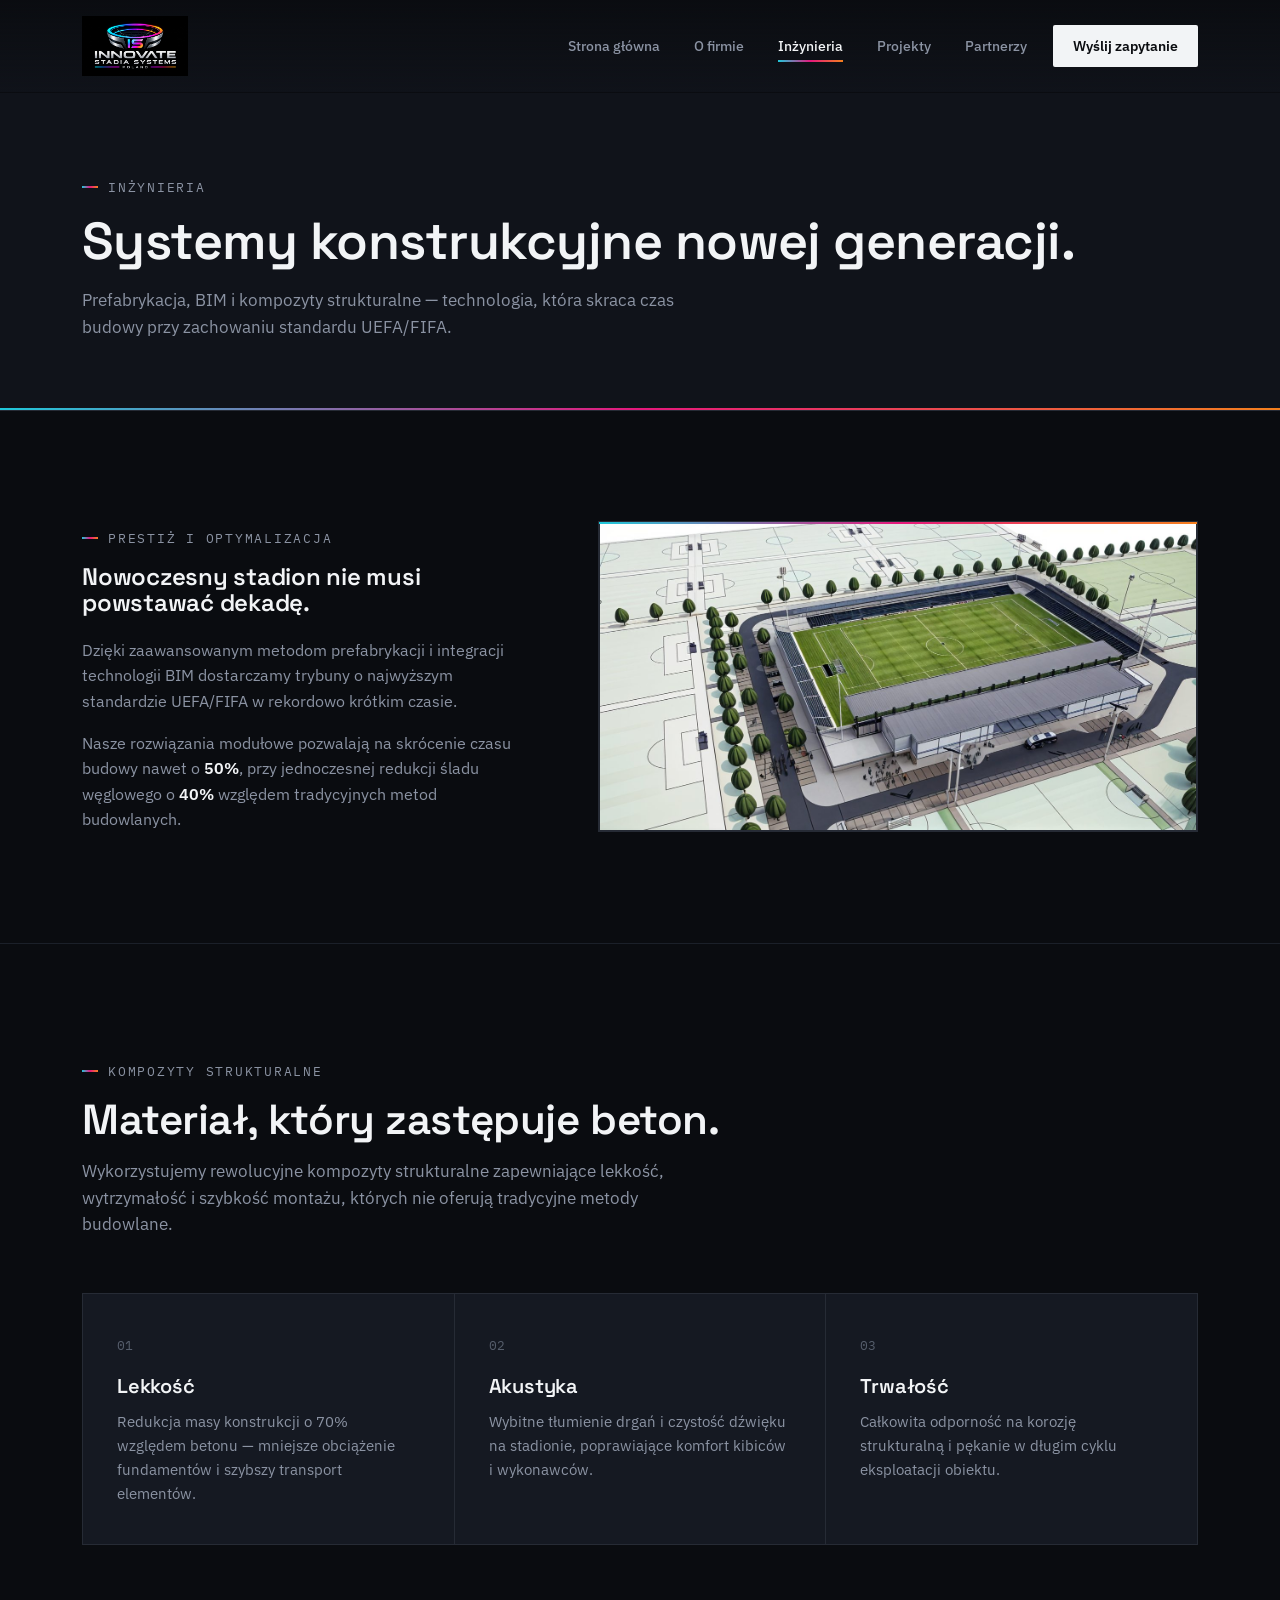
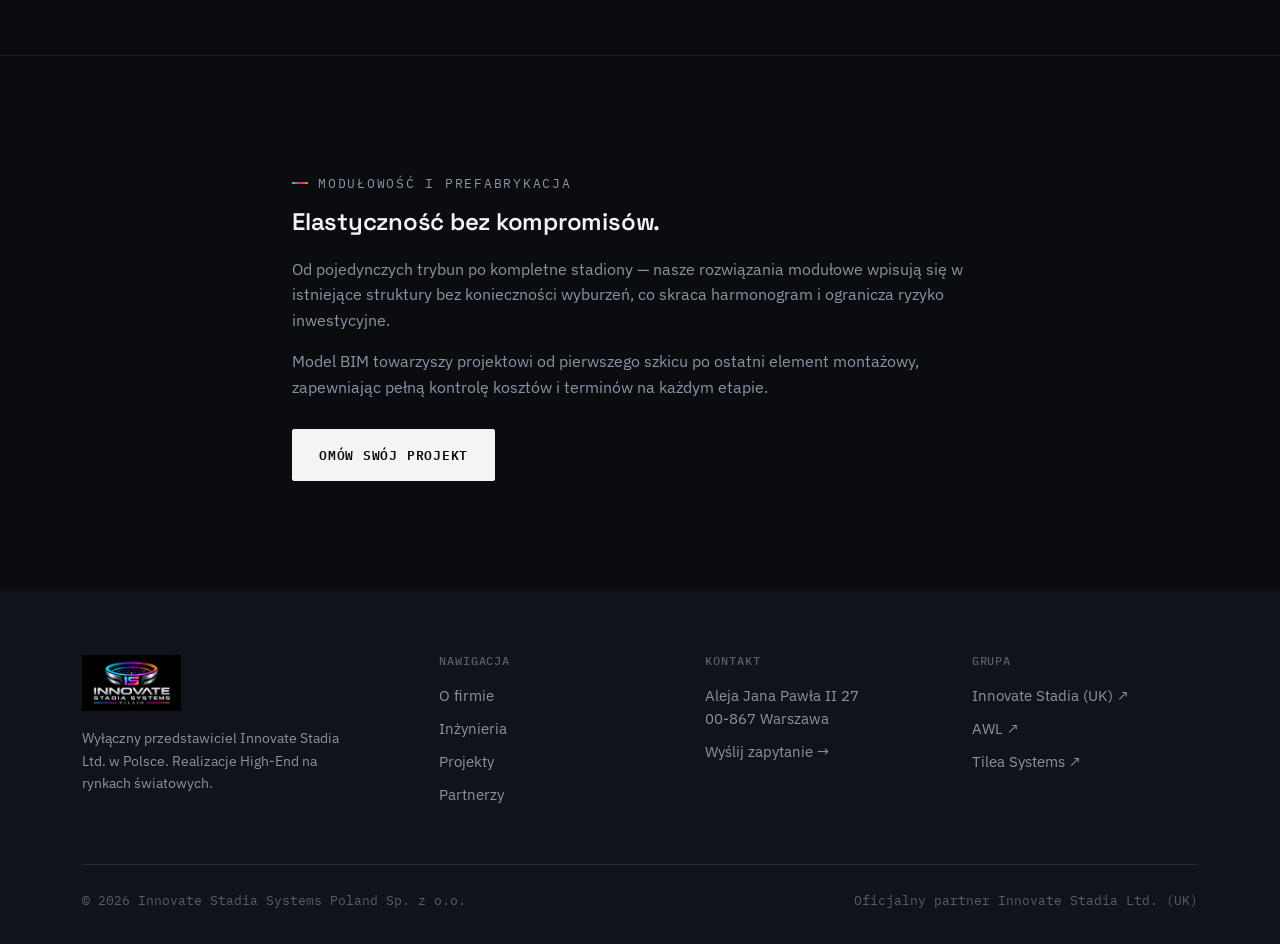
==== commit c901f707: "Update inzynieria.html" ====
--- a/inzynieria.html
+++ b/inzynieria.html
@@ -12,7 +12,7 @@
 <nav class="nav solid">
   <div class="wrap">
     <a href="index.html" class="brand">
-      <img class="logo-mark" src="assets/logo.png" alt="Innovate Stadia Systems Poland">
+      <img class="logo-mark" src="assets/PNG Logo ISP.jpg" alt="Innovate Stadia Systems Poland">
     </a>
     <button class="navtoggle" aria-label="Menu">
       <svg viewBox="0 0 24 24" fill="none" stroke="currentColor" stroke-width="1.8"><path d="M3 6h18M3 12h18M3 18h18"/></svg>
@@ -97,7 +97,7 @@
     <div class="foot-top">
       <div class="foot-brand">
         <a href="index.html" class="brand">
-          <img class="logo-mark" src="assets/logo.png" alt="Innovate Stadia Systems Poland">
+          <img class="logo-mark" src="assets/PNG Logo ISP.jpg" alt="Innovate Stadia Systems Poland">
         </a>
         <p>Wyłączny przedstawiciel Innovate Stadia Ltd. w Polsce. Realizacje High-End na rynkach światowych.</p>
       </div>
--- a/assets/style.css
+++ b/assets/style.css
@@ -0,0 +1,371 @@
+/* ============================================================
+   INNOVATE STADIA SYSTEMS POLAND — design system
+   Palette pulled from the brand mark: cyan / magenta / orange arc
+   ============================================================ */
+
+@import url('https://fonts.googleapis.com/css2?family=Space+Grotesk:wght@400;500;600;700&family=IBM+Plex+Sans:wght@400;500;600&family=IBM+Plex+Mono:wght@400;500&display=swap');
+
+:root{
+  --bg: #0a0c10;
+  --bg-panel: #10131a;
+  --bg-card: #151922;
+  --line: #262b35;
+  --line-soft: #1b2029;
+  --text: #f2f4f6;
+  --text-muted: #8b93a3;
+  --text-dim: #565e6c;
+  --cyan: #1fc8da;
+  --magenta: #e5187c;
+  --orange: #f4801e;
+  --arc: linear-gradient(90deg, var(--cyan), var(--magenta), var(--orange));
+  --radius: 2px;
+  --maxw: 1180px;
+}
+
+*{ box-sizing:border-box; }
+html{ scroll-behavior:smooth; }
+body{
+  margin:0;
+  background:var(--bg);
+  color:var(--text);
+  font-family:'IBM Plex Sans', sans-serif;
+  font-size:16px;
+  line-height:1.6;
+  -webkit-font-smoothing:antialiased;
+}
+img{ max-width:100%; display:block; }
+a{ color:inherit; text-decoration:none; }
+h1,h2,h3,h4{
+  font-family:'Space Grotesk', sans-serif;
+  font-weight:600;
+  line-height:1.08;
+  margin:0;
+  letter-spacing:-0.01em;
+}
+p{ margin:0; }
+.wrap{ max-width:var(--maxw); margin:0 auto; padding:0 32px; }
+
+@media (prefers-reduced-motion: reduce){
+  *{ animation-duration:0.001ms !important; transition-duration:0.001ms !important; }
+}
+
+/* ---------- eyebrow / mono labels ---------- */
+.eyebrow{
+  font-family:'IBM Plex Mono', monospace;
+  font-size:12.5px;
+  letter-spacing:0.14em;
+  text-transform:uppercase;
+  color:var(--text-muted);
+  display:inline-flex;
+  align-items:center;
+  gap:10px;
+}
+.eyebrow::before{
+  content:"";
+  width:16px; height:2px;
+  background:var(--arc);
+  display:inline-block;
+}
+
+/* ---------- nav ---------- */
+.nav{
+  position:fixed; top:0; left:0; right:0; z-index:100;
+  border-bottom:1px solid transparent;
+  background:linear-gradient(to bottom, rgba(10,12,16,0.92), rgba(10,12,16,0));
+  transition:background .3s ease, border-color .3s ease;
+}
+.nav.solid{
+  background:rgba(10,12,16,0.96);
+  border-bottom-color:var(--line);
+  backdrop-filter:blur(8px);
+}
+.nav .wrap{
+  display:flex; align-items:center; justify-content:space-between;
+  height:92px;
+}
+.brand{ display:flex; align-items:center; gap:12px; }
+.brand .logo-mark{ height:60px; width:auto; }
+@media (max-width:860px){ .brand .logo-mark{ height:50px; } }
+
+.navlinks{ display:flex; align-items:center; gap:2px; }
+.navlinks a{
+  font-size:14px; font-weight:500; color:var(--text-muted);
+  padding:10px 16px; border-radius:var(--radius);
+  transition:color .2s ease;
+  position:relative;
+}
+.navlinks a:hover{ color:var(--text); }
+.navlinks a.active{ color:var(--text); }
+.navlinks a.active::after{
+  content:""; position:absolute; left:16px; right:16px; bottom:5px; height:2px;
+  background:var(--arc);
+}
+.navlinks .cta{
+  margin-left:8px;
+  color:var(--bg) !important;
+  background:var(--text);
+  font-weight:600;
+  padding:10px 20px;
+}
+.navlinks .cta:hover{ background:var(--cyan); }
+
+.navtoggle{ display:none; background:none; border:0; color:var(--text); cursor:pointer; padding:8px; }
+.navtoggle svg{ width:22px; height:22px; }
+
+@media (max-width:860px){
+  .navlinks{
+    position:fixed; top:92px; left:0; right:0; bottom:0;
+    flex-direction:column; align-items:stretch; gap:0;
+    background:var(--bg); padding:16px 24px;
+    border-top:1px solid var(--line);
+    transform:translateY(-8px); opacity:0; pointer-events:none;
+    transition:opacity .2s ease, transform .2s ease;
+  }
+  .navlinks.open{ opacity:1; transform:translateY(0); pointer-events:auto; }
+  .navlinks a{ padding:16px 4px; border-bottom:1px solid var(--line-soft); font-size:16px; }
+  .navlinks .cta{ margin:16px 0 0; text-align:center; }
+  .navtoggle{ display:block; }
+}
+
+/* ---------- buttons ---------- */
+.btn{
+  display:inline-flex; align-items:center; gap:10px;
+  font-family:'IBM Plex Mono', monospace;
+  font-size:13px; letter-spacing:0.06em; text-transform:uppercase;
+  padding:15px 26px; border-radius:var(--radius);
+  border:1px solid var(--line);
+  transition:border-color .2s ease, background .2s ease, transform .2s ease;
+}
+.btn-primary{ background:var(--text); color:var(--bg); border-color:var(--text); font-weight:600; }
+.btn-primary:hover{ background:var(--cyan); border-color:var(--cyan); transform:translateY(-1px); }
+.btn-ghost{ color:var(--text); }
+.btn-ghost:hover{ border-color:var(--text-muted); }
+.btn-row{ display:flex; gap:14px; flex-wrap:wrap; }
+
+/* ---------- hero (stadium arc signature) ---------- */
+.hero{
+  position:relative;
+  min-height:100svh;
+  display:flex; align-items:flex-end;
+  padding:150px 0 90px;
+  overflow:hidden;
+  background:#050608;
+}
+.hero-bg{
+  position:absolute; inset:0;
+  background-size:cover; background-position:center 60%;
+  filter:saturate(0.92);
+}
+.hero-scrim{
+  position:absolute; inset:0;
+  background:
+    linear-gradient(to top, rgba(5,6,8,0.98) 12%, rgba(5,6,8,0.72) 55%, rgba(5,6,8,0.5) 100%),
+    linear-gradient(to right, rgba(5,6,8,0.8) 0%, rgba(5,6,8,0.25) 55%);
+}
+.hero-arc{
+  position:absolute; left:50%; top:38%; width:1400px; max-width:none;
+  transform:translate(-50%,-50%);
+  opacity:0.55; pointer-events:none;
+}
+.hero .wrap{ position:relative; z-index:2; }
+.hero-inner{ max-width:760px; }
+.hero h1{
+  font-size:clamp(40px, 6vw, 74px);
+  margin:22px 0 24px;
+}
+.hero-sub{
+  font-size:18px; color:var(--text-muted); max-width:560px; margin-bottom:38px;
+}
+
+/* small page hero (subpages) */
+.pagehero{
+  position:relative; padding:170px 0 70px;
+  border-bottom:1px solid var(--line);
+  background:var(--bg-panel);
+  overflow:hidden;
+}
+.pagehero::after{
+  content:""; position:absolute; left:0; right:0; bottom:0; height:2px;
+  background:var(--arc);
+}
+.pagehero h1{ font-size:clamp(32px,4.4vw,52px); margin-top:16px; }
+.pagehero p{ color:var(--text-muted); max-width:620px; margin-top:18px; font-size:16.5px; }
+
+/* ---------- stat plate ---------- */
+.stats{
+  display:grid; grid-template-columns:repeat(4,1fr); gap:1px;
+  background:var(--line); border:1px solid var(--line);
+  margin-top:56px;
+}
+.stat{ background:var(--bg); padding:26px 22px; }
+.stat .num{
+  font-family:'Space Grotesk', sans-serif; font-weight:700;
+  font-size:clamp(24px,2.6vw,34px);
+  background:var(--arc);
+  -webkit-background-clip:text; background-clip:text; color:transparent;
+}
+.stat .lbl{ font-size:12.5px; color:var(--text-muted); margin-top:6px; font-family:'IBM Plex Mono', monospace; letter-spacing:0.03em; }
+@media (max-width:760px){ .stats{ grid-template-columns:1fr 1fr; } }
+
+/* ---------- sections ---------- */
+section{ padding:110px 0; border-bottom:1px solid var(--line-soft); }
+section:last-of-type{ border-bottom:none; }
+.section-head{ max-width:640px; margin-bottom:56px; }
+.section-head h2{ font-size:clamp(28px,3.4vw,42px); margin-top:16px; }
+.section-head p{ color:var(--text-muted); margin-top:16px; font-size:16.5px; }
+.two-col{ display:grid; grid-template-columns:0.85fr 1.15fr; gap:72px; align-items:center; }
+@media (max-width:900px){ .two-col{ grid-template-columns:1fr; gap:40px; } }
+.two-col img, .two-col .imgwrap{ border:1px solid var(--line); }
+.imgwrap{ position:relative; overflow:hidden; }
+.imgwrap::before{
+  content:""; position:absolute; left:0; right:0; top:0; height:2px; background:var(--arc); z-index:1;
+}
+
+.lede{ font-size:19px; color:var(--text); line-height:1.65; }
+.lede + p, .bodytext p + p{ margin-top:18px; }
+.bodytext{ color:var(--text-muted); font-size:16px; }
+.bodytext p + p{ margin-top:16px; }
+.bodytext strong{ color:var(--text); font-weight:600; }
+.article-block{ max-width:760px; }
+
+/* ---------- feature / card grids ---------- */
+.grid3{ display:grid; grid-template-columns:repeat(3,1fr); gap:1px; background:var(--line); border:1px solid var(--line); }
+.grid2{ display:grid; grid-template-columns:repeat(2,1fr); gap:1px; background:var(--line); border:1px solid var(--line); }
+@media (max-width:820px){ .grid3{ grid-template-columns:1fr; } .grid2{ grid-template-columns:1fr; } }
+
+.card{ background:var(--bg-card); padding:38px 34px; transition:background .2s ease; position:relative; }
+.card::before{ content:""; position:absolute; left:0; right:0; top:0; height:2px; background:var(--arc); opacity:0; transition:opacity .25s ease; }
+.card:hover::before{ opacity:1; }
+.card:hover{ background:#181c26; }
+.card .idx{ font-family:'IBM Plex Mono', monospace; font-size:12.5px; color:var(--text-dim); }
+.card h3{ font-size:20px; margin:18px 0 12px; }
+.card p{ color:var(--text-muted); font-size:15px; }
+.card a.more{
+  display:inline-flex; align-items:center; gap:6px; margin-top:20px;
+  font-family:'IBM Plex Mono', monospace; font-size:12.5px; letter-spacing:0.05em; text-transform:uppercase;
+  color:var(--cyan);
+}
+
+/* ---------- gallery ---------- */
+.gallery-item{ background:var(--bg-card); position:relative; }
+.gallery-item .media{ aspect-ratio:16/10; overflow:hidden; background:#000; position:relative; }
+.gallery-item .media img, .gallery-item .media video{ width:100%; height:100%; object-fit:cover; }
+.gallery-item .media svg{ transition:transform .6s cubic-bezier(.2,.7,.2,1); }
+.gallery-item:hover .media svg{ transform:scale(1.05); }
+.gallery-item .cap{ padding:22px 24px; }
+.gallery-item .cap h3{ font-size:17px; margin-bottom:6px; }
+.gallery-item .cap p{ color:var(--text-muted); font-size:14px; }
+
+/* photo-backed gallery card (real project photography) */
+.gallery-item.photo .media{ position:relative; }
+.gallery-item.photo .media img{ transition:transform .6s cubic-bezier(.2,.7,.2,1); }
+.gallery-item.photo:hover .media img{ transform:scale(1.06); }
+.gallery-item.photo .media::after{
+  content:""; position:absolute; inset:0;
+  background:linear-gradient(to top, rgba(5,6,8,0.92) 0%, rgba(5,6,8,0.15) 45%, rgba(5,6,8,0) 65%);
+}
+.gallery-item.photo .media-cap{
+  position:absolute; left:0; right:0; bottom:0; padding:22px 24px; z-index:2;
+}
+.gallery-item.photo .media-cap .tag{ margin-bottom:8px; }
+.gallery-item.photo .media-cap h3{ font-size:18px; color:#fff; }
+.gallery-item.photo .media-cap p{ font-size:13.5px; color:rgba(242,244,246,0.75); margin-top:4px; }
+
+/* ---------- quote / synergy block ---------- */
+.quote-block{
+  border-left:2px solid; border-image:var(--arc) 1;
+  padding:4px 0 4px 30px; margin:44px 0;
+}
+.quote-block p{ font-size:20px; font-family:'Space Grotesk', sans-serif; font-weight:500; color:var(--text); line-height:1.4; }
+.quote-block cite{ display:block; margin-top:14px; font-style:normal; font-size:13px; color:var(--text-muted); font-family:'IBM Plex Mono', monospace; }
+
+/* ---------- people ---------- */
+.people{ display:grid; grid-template-columns:repeat(3,1fr); gap:1px; background:var(--line); border:1px solid var(--line); margin-top:20px; }
+@media (max-width:760px){ .people{ grid-template-columns:1fr 1fr; } }
+.person{ background:var(--bg-card); padding:26px 22px; }
+.person .name{ font-family:'Space Grotesk', sans-serif; font-weight:600; font-size:16px; }
+.person .role{ font-size:12.5px; color:var(--text-muted); margin-top:4px; font-family:'IBM Plex Mono', monospace; }
+
+/* ---------- partner rows ---------- */
+.partner{
+  display:grid; grid-template-columns:220px 1fr auto; align-items:center; gap:32px;
+  padding:36px 0; border-bottom:1px solid var(--line-soft);
+}
+.partner:first-of-type{ border-top:1px solid var(--line-soft); }
+.partner .p-brand{ display:flex; align-items:center; gap:14px; }
+.partner .p-logo{ height:34px; width:auto; max-width:120px; object-fit:contain; }
+.partner .p-name{ font-family:'Space Grotesk', sans-serif; font-size:22px; font-weight:600; }
+.partner .p-role{ font-family:'IBM Plex Mono', monospace; font-size:11.5px; color:var(--cyan); letter-spacing:0.08em; text-transform:uppercase; margin-top:6px; }
+.partner .p-desc{ color:var(--text-muted); font-size:15px; }
+@media (max-width:760px){ .partner{ grid-template-columns:1fr; gap:10px; padding:28px 0; } }
+
+/* ---------- contact ---------- */
+.contact-grid{ display:grid; grid-template-columns:1fr 1fr; gap:1px; background:var(--line); border:1px solid var(--line); }
+@media (max-width:900px){ .contact-grid{ grid-template-columns:1fr; } }
+.contact-panel{ background:var(--bg-card); padding:48px; }
+.field{ margin-bottom:22px; }
+.field label{ display:block; font-family:'IBM Plex Mono', monospace; font-size:11.5px; text-transform:uppercase; letter-spacing:0.08em; color:var(--text-muted); margin-bottom:10px; }
+.field input, .field textarea{
+  width:100%; background:var(--bg); border:1px solid var(--line); color:var(--text);
+  padding:13px 14px; font-family:'IBM Plex Sans', sans-serif; font-size:15px; border-radius:var(--radius);
+}
+.field input:focus, .field textarea:focus{ outline:2px solid var(--cyan); outline-offset:1px; border-color:var(--cyan); }
+.field textarea{ resize:vertical; min-height:120px; }
+.contact-info dt{ font-family:'IBM Plex Mono', monospace; font-size:11.5px; text-transform:uppercase; letter-spacing:0.08em; color:var(--text-muted); margin-top:26px; }
+.contact-info dt:first-child{ margin-top:0; }
+.contact-info dd{ margin:8px 0 0; font-size:17px; }
+.map-frame{ width:100%; height:260px; border:0; filter:grayscale(0.4) invert(0.92) contrast(0.9); margin-top:30px; border:1px solid var(--line); }
+
+/* ---------- footer ---------- */
+footer{ background:var(--bg-panel); padding:64px 0 32px; }
+.foot-top{ display:grid; grid-template-columns:1.4fr 1fr 1fr 1fr; gap:40px; padding-bottom:48px; border-bottom:1px solid var(--line); }
+@media (max-width:760px){ .foot-top{ grid-template-columns:1fr 1fr; } }
+.foot-brand .brand{ margin-bottom:16px; }
+.foot-brand .logo-mark{ height:56px; }
+.foot-brand p{ color:var(--text-muted); font-size:14px; max-width:280px; }
+.foot-col h4{ font-family:'IBM Plex Mono', monospace; font-size:11.5px; text-transform:uppercase; letter-spacing:0.08em; color:var(--text-dim); margin-bottom:16px; font-weight:500; }
+.foot-col a, .foot-col p{ display:block; color:var(--text-muted); font-size:14.5px; margin-bottom:10px; }
+.foot-col a:hover{ color:var(--text); }
+.foot-bottom{ display:flex; justify-content:space-between; flex-wrap:wrap; gap:12px; padding-top:26px; font-size:13px; color:var(--text-dim); font-family:'IBM Plex Mono', monospace; }
+
+/* ---------- misc ---------- */
+.tag-strip{ display:flex; gap:10px; flex-wrap:wrap; margin-top:24px; }
+.tag{ font-family:'IBM Plex Mono', monospace; font-size:12px; letter-spacing:0.04em; color:var(--text-muted); border:1px solid var(--line); padding:6px 12px; border-radius:20px; display:inline-block; }
+
+/* ---------- scroll reveal ----------
+   Safe by default: content is fully visible with NO JavaScript at all.
+   Only when main.js successfully runs does it add "js" to <html> and
+   enable the animated entrance. This means a missing/broken script
+   can never hide page content again. */
+.reveal, .r-item{ opacity:1; transform:none; }
+html.js .reveal{ opacity:0; transform:translateY(22px); transition:opacity .8s cubic-bezier(.2,.7,.2,1), transform .8s cubic-bezier(.2,.7,.2,1); }
+html.js .reveal.in{ opacity:1; transform:translateY(0); }
+html.js .r-item{ opacity:0; transform:translateY(18px); transition:opacity .6s ease, transform .6s ease; }
+html.js .reveal-stagger.in .r-item{ opacity:1; transform:translateY(0); }
+.r-item:nth-child(1){ transition-delay:.05s; } .r-item:nth-child(2){ transition-delay:.15s; }
+.r-item:nth-child(3){ transition-delay:.25s; } .r-item:nth-child(4){ transition-delay:.35s; }
+
+/* ---------- hero grain + parallax ---------- */
+.hero-bg{ transition:transform 1.4s cubic-bezier(.2,.7,.2,1); transform:scale(1.08); }
+.hero.loaded .hero-bg{ transform:scale(1); }
+.hero-inner > *{ opacity:0; transform:translateY(16px); animation:heroUp .8s cubic-bezier(.2,.7,.2,1) forwards; }
+.hero-inner > *:nth-child(1){ animation-delay:.15s; }
+.hero-inner > *:nth-child(2){ animation-delay:.28s; }
+.hero-inner > *:nth-child(3){ animation-delay:.42s; }
+.hero-inner > *:nth-child(4){ animation-delay:.56s; }
+@keyframes heroUp{ to{ opacity:1; transform:translateY(0); } }
+
+/* ---------- blueprint panels (generative technical illustration) ---------- */
+.blueprint{
+  position:relative; overflow:hidden;
+  background:
+    repeating-linear-gradient(0deg, rgba(255,255,255,0.045) 0 1px, transparent 1px 26px),
+    repeating-linear-gradient(90deg, rgba(255,255,255,0.045) 0 1px, transparent 1px 26px),
+    var(--bg-card);
+}
+.blueprint svg{ display:block; width:100%; height:100%; }
+.blueprint .bp-tag{
+  position:absolute; left:16px; bottom:14px;
+  font-family:'IBM Plex Mono', monospace; font-size:10.5px; letter-spacing:0.08em; text-transform:uppercase;
+  color:var(--text-dim); background:rgba(10,12,16,0.55); padding:4px 9px; border:1px solid var(--line-soft);
+}
